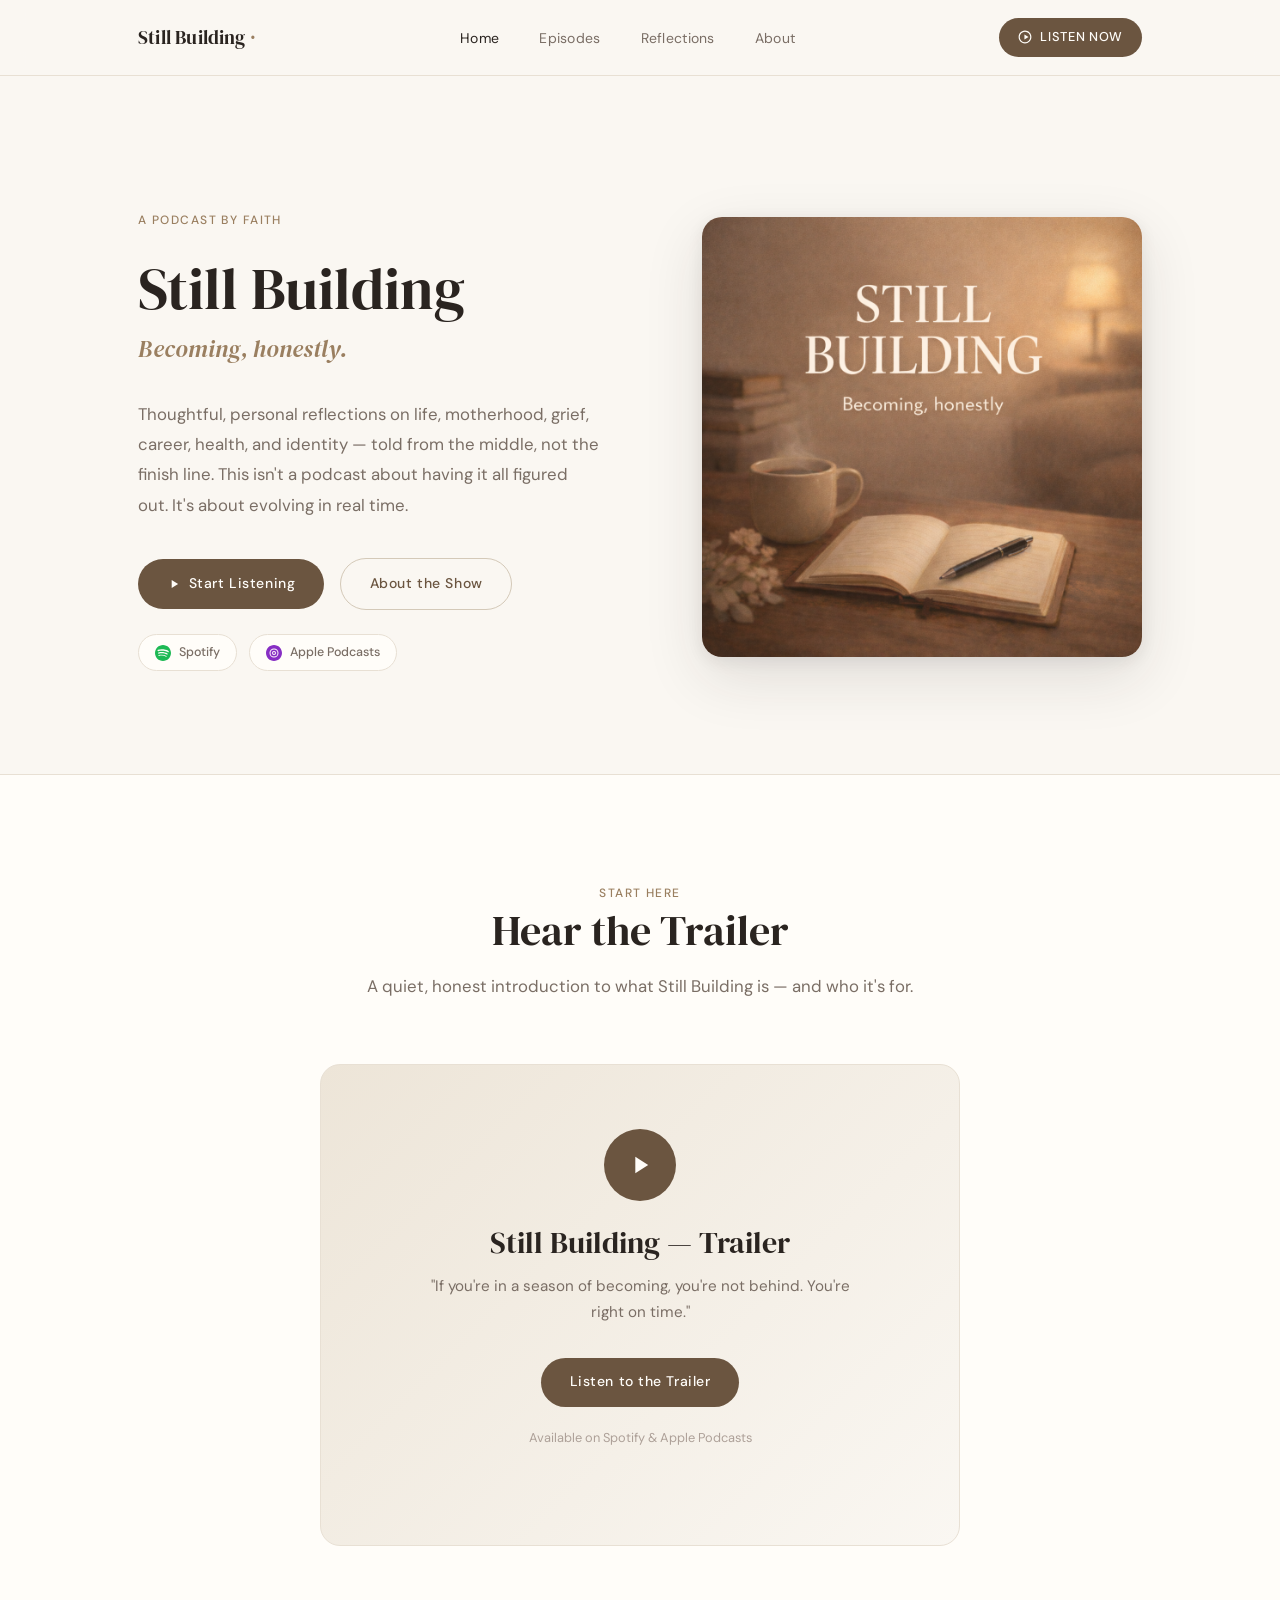
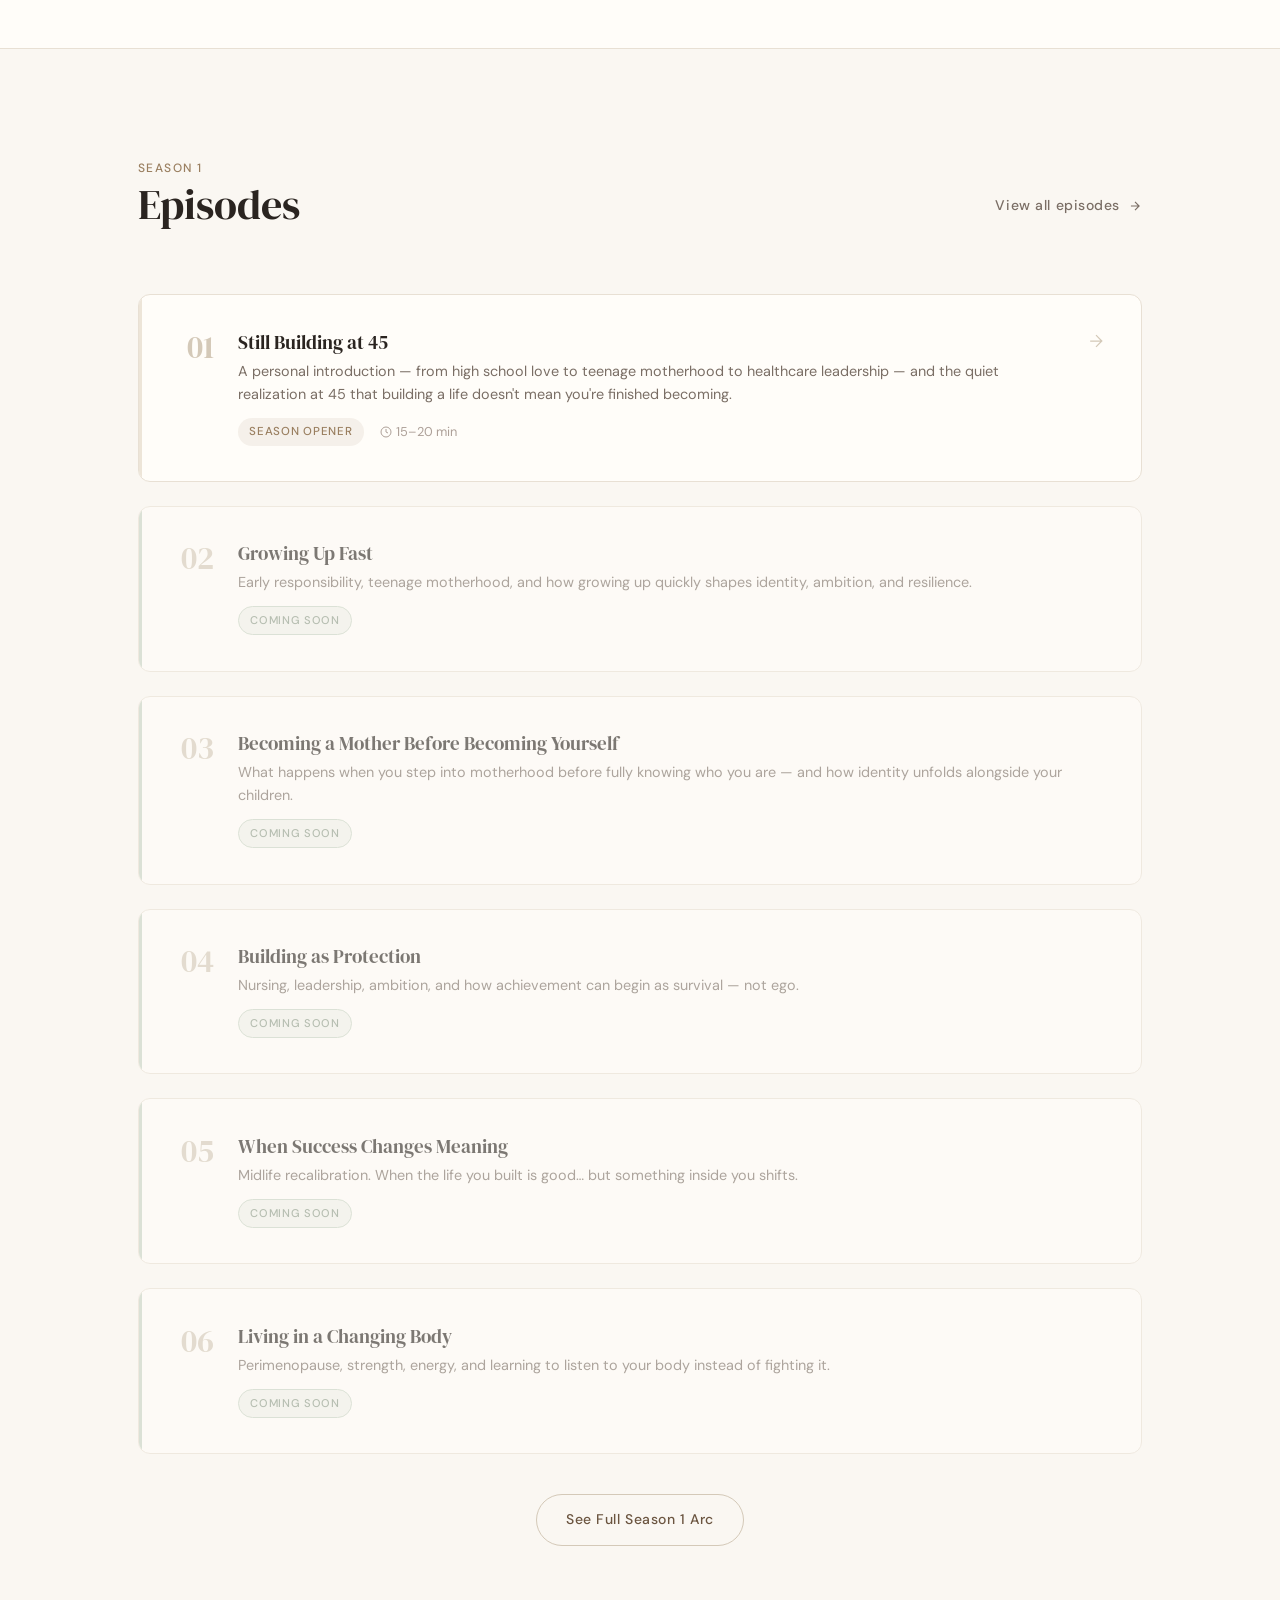
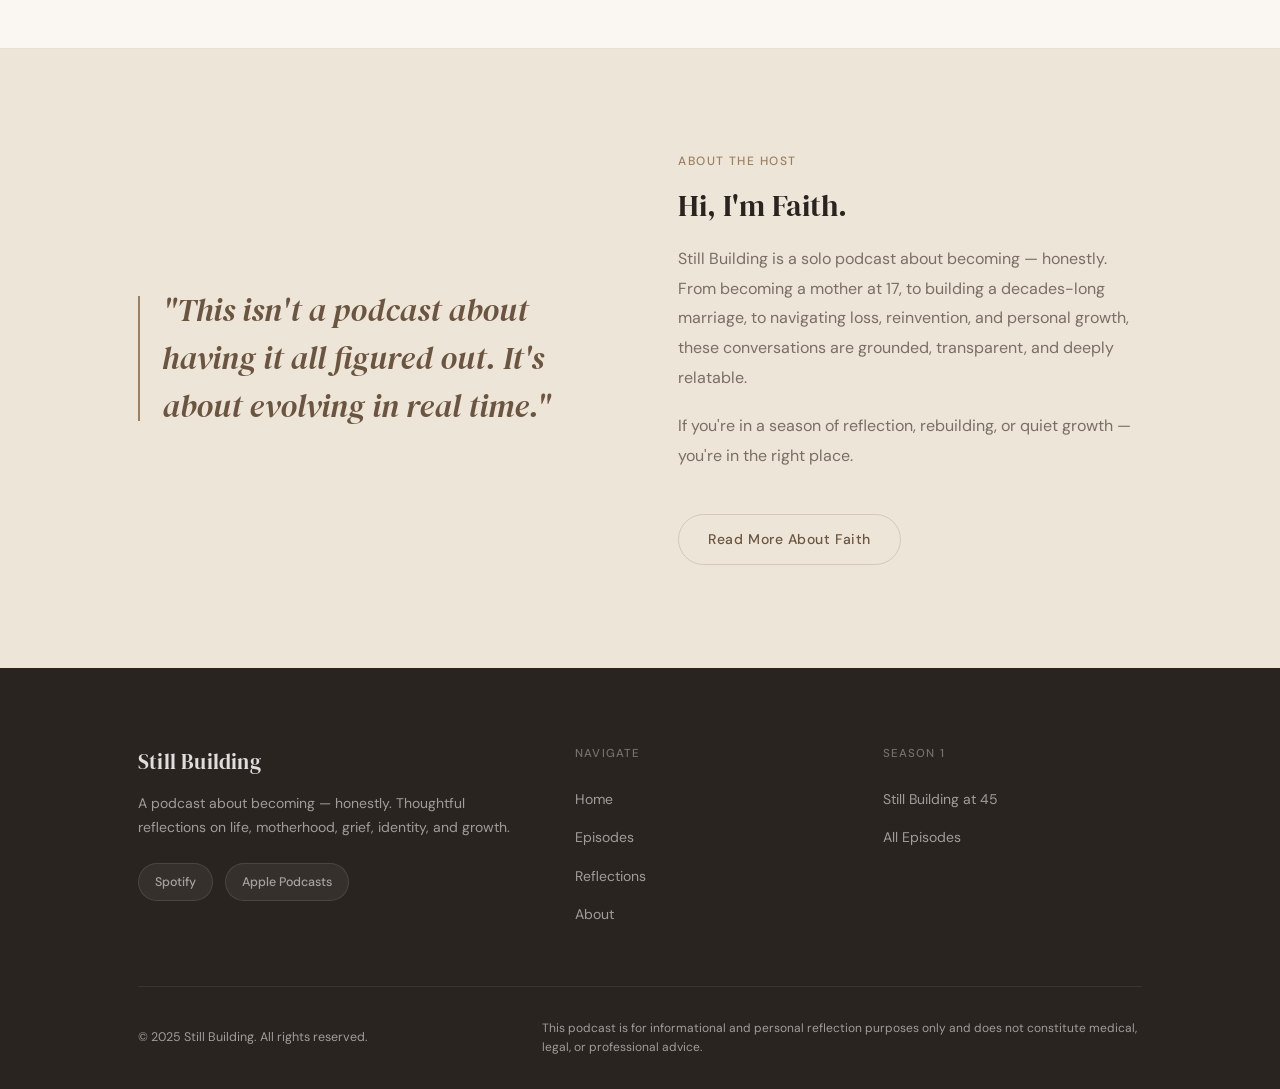
==== index.html @ 3ca3a24c "Update index.html" ====
<!DOCTYPE html>
<html lang="en">
<head>
  <meta charset="UTF-8" />
  <meta name="viewport" content="width=device-width, initial-scale=1.0" />
  <title>Still Building — A Podcast by Faith</title>
  <meta name="description" content="Still Building is a solo podcast about becoming — honestly. Thoughtful, personal reflections on life, motherhood, grief, career, health, and identity." />
  <link rel="stylesheet" href="css/style.css" />
</head>
<body>

  <!-- NAVIGATION -->
  <nav class="site-nav">
    <div class="nav-inner">
      <a href="index.html" class="nav-logo">Still Building <span>·</span></a>
      <ul class="nav-links">
        <li><a href="index.html" class="active">Home</a></li>
        <li><a href="episodes.html">Episodes</a></li>
        <li><a href="reflections.html">Reflections</a></li>
        <li><a href="about.html">About</a></li>
      </ul>
      <a href="https://open.spotify.com/show/6HsyCv3rTbfj4amgxv6zEE" class="nav-listen-btn" target="_blank" rel="noopener noreferrer">
        <svg width="14" height="14" viewBox="0 0 24 24" fill="currentColor"><path d="M12 3a9 9 0 100 18A9 9 0 0012 3zM1 12C1 5.925 5.925 1 12 1s11 4.925 11 11-4.925 11-11 11S1 18.075 1 12zm10-4.243l7.071 4.243-7.071 4.243V7.757z"/></svg>
        Listen Now
      </a>
      <button class="nav-toggle" aria-label="Menu">
        <span></span><span></span><span></span>
      </button>
    </div>
  </nav>

  <!-- HERO -->
  <section class="hero">
    <div class="container">
      <div class="hero-inner">

        <!-- Left: Text -->
        <div>
          <span class="eyebrow hero-tag">A podcast by Faith</span>
          <h1 class="hero-title">Still Building</h1>
          <p class="hero-tagline">Becoming, honestly.</p>
          <p class="hero-description">
            Thoughtful, personal reflections on life, motherhood, grief, career, health, and identity — told from the middle, not the finish line. This isn't a podcast about having it all figured out. It's about evolving in real time.
          </p>
          <div class="hero-actions">
            <a href="episodes/episode-1.html" class="btn btn-primary">
              <svg width="14" height="14" viewBox="0 0 24 24" fill="currentColor"><path d="M8 5v14l11-7z"/></svg>
              Start Listening
            </a>
            <a href="about.html" class="btn btn-outline">About the Show</a>
          </div>
          <div class="platform-links">
            <a href="https://open.spotify.com/show/6HsyCv3rTbfj4amgxv6zEE" class="platform-badge" target="_blank" rel="noopener noreferrer">
              <svg width="16" height="16" viewBox="0 0 24 24" fill="#1DB954"><path d="M12 0C5.4 0 0 5.4 0 12s5.4 12 12 12 12-5.4 12-12S18.66 0 12 0zm5.521 17.34c-.24.359-.66.48-1.021.24-2.82-1.74-6.36-2.101-10.561-1.141-.418.122-.779-.179-.899-.539-.12-.421.18-.78.54-.9 4.56-1.021 8.52-.6 11.64 1.32.42.18.479.659.301 1.02zm1.44-3.3c-.301.42-.841.6-1.262.3-3.239-1.98-8.159-2.58-11.939-1.38-.479.12-1.02-.12-1.14-.6-.12-.48.12-1.021.6-1.141C9.6 9.9 15 10.561 18.72 12.84c.361.181.54.78.241 1.2zm.12-3.36C15.24 8.4 8.82 8.16 5.16 9.301c-.6.179-1.2-.181-1.38-.721-.18-.601.18-1.2.72-1.381 4.26-1.26 11.28-1.02 15.721 1.621.539.3.719 1.02.419 1.56-.299.421-1.02.599-1.559.3z"/></svg>
              Spotify
            </a>
            <a href="https://podcasts.apple.com/podcast/idYOUR_APPLE_PODCAST_ID" class="platform-badge" target="_blank" rel="noopener noreferrer">
              <svg width="16" height="16" viewBox="0 0 24 24" fill="#872EC4"><path d="M12.004 0C5.374 0 0 5.374 0 12.004S5.374 24 12.004 24 24 18.626 24 12.004 18.626 0 12.004 0zM12 5.25a6.75 6.75 0 110 13.5A6.75 6.75 0 0112 5.25zm0 1.5a5.25 5.25 0 100 10.5A5.25 5.25 0 0012 6.75zm0 2.25a3 3 0 110 6 3 3 0 010-6zm0 1.5a1.5 1.5 0 100 3 1.5 1.5 0 000-3z"/></svg>
              Apple Podcasts
            </a>
          </div>
        </div>

        <!-- Right: Cover Art -->
        <div class="hero-cover">
          <img src="cover-art.png" alt="Still Building — Becoming, honestly. Podcast cover art" class="hero-cover-img" />
        </div>

      </div>
    </div>
  </section>

  <hr class="divider" />

  <!-- TRAILER SECTION -->
  <section class="trailer-section">
    <div class="container">
      <div class="section-header" style="text-align: center;">
        <span class="eyebrow">Start here</span>
        <h2>Hear the Trailer</h2>
        <p>A quiet, honest introduction to what Still Building is — and who it's for.</p>
      </div>

      <div class="trailer-card">
        <div class="trailer-icon">
          <svg width="28" height="28" viewBox="0 0 24 24" fill="var(--warm-white)"><path d="M8 5v14l11-7z"/></svg>
        </div>
        <h3>Still Building — Trailer</h3>
        <p>"If you're in a season of becoming, you're not behind. You're right on time."</p>
        <a href="#" class="btn btn-primary">Listen to the Trailer</a>
        <p style="font-size: 0.8rem; color: var(--text-light); margin-top: 1.25rem;">Available on Spotify &amp; Apple Podcasts</p>
      </div>
    </div>
  </section>

  <hr class="divider" />

  <!-- SEASON 1 EPISODES -->
  <section>
    <div class="container">
      <div class="section-header" style="display: flex; justify-content: space-between; align-items: flex-end; flex-wrap: wrap; gap: 1rem;">
        <div>
          <span class="eyebrow">Season 1</span>
          <h2>Episodes</h2>
        </div>
        <a href="episodes.html" class="btn btn-ghost">
          View all episodes
          <svg width="14" height="14" viewBox="0 0 24 24" fill="none" stroke="currentColor" stroke-width="2"><path d="M5 12h14M12 5l7 7-7 7"/></svg>
        </a>
      </div>

      <div class="episodes-grid">

        <!-- Episode 1 — Available -->
        <a href="episodes/episode-1.html" style="text-decoration:none; color:inherit;">
          <div class="episode-card">
            <div class="episode-number">01</div>
            <div class="episode-content">
              <h3>Still Building at 45</h3>
              <p>A personal introduction — from high school love to teenage motherhood to healthcare leadership — and the quiet realization at 45 that building a life doesn't mean you're finished becoming.</p>
              <div class="episode-meta">
                <span class="episode-tag">Season Opener</span>
                <span class="episode-duration">
                  <svg width="12" height="12" viewBox="0 0 24 24" fill="none" stroke="currentColor" stroke-width="2"><circle cx="12" cy="12" r="10"/><polyline points="12 6 12 12 16 14"/></svg>
                  15–20 min
                </span>
              </div>
            </div>
            <div class="episode-action">
              <svg width="20" height="20" viewBox="0 0 24 24" fill="none" stroke="var(--stone)" stroke-width="1.5"><path d="M5 12h14M12 5l7 7-7 7"/></svg>
            </div>
          </div>
        </a>

        <!-- Episode 2 -->
        <div class="episode-card coming-soon">
          <div class="episode-number">02</div>
          <div class="episode-content">
            <h3>Growing Up Fast</h3>
            <p>Early responsibility, teenage motherhood, and how growing up quickly shapes identity, ambition, and resilience.</p>
            <div class="episode-meta">
              <span class="badge-soon">Coming Soon</span>
            </div>
          </div>
          <div class="episode-action"></div>
        </div>

        <!-- Episode 3 -->
        <div class="episode-card coming-soon">
          <div class="episode-number">03</div>
          <div class="episode-content">
            <h3>Becoming a Mother Before Becoming Yourself</h3>
            <p>What happens when you step into motherhood before fully knowing who you are — and how identity unfolds alongside your children.</p>
            <div class="episode-meta">
              <span class="badge-soon">Coming Soon</span>
            </div>
          </div>
          <div class="episode-action"></div>
        </div>

        <!-- Episode 4 -->
        <div class="episode-card coming-soon">
          <div class="episode-number">04</div>
          <div class="episode-content">
            <h3>Building as Protection</h3>
            <p>Nursing, leadership, ambition, and how achievement can begin as survival — not ego.</p>
            <div class="episode-meta">
              <span class="badge-soon">Coming Soon</span>
            </div>
          </div>
          <div class="episode-action"></div>
        </div>

        <!-- Episode 5 -->
        <div class="episode-card coming-soon">
          <div class="episode-number">05</div>
          <div class="episode-content">
            <h3>When Success Changes Meaning</h3>
            <p>Midlife recalibration. When the life you built is good… but something inside you shifts.</p>
            <div class="episode-meta">
              <span class="badge-soon">Coming Soon</span>
            </div>
          </div>
          <div class="episode-action"></div>
        </div>

        <!-- Episode 6 -->
        <div class="episode-card coming-soon">
          <div class="episode-number">06</div>
          <div class="episode-content">
            <h3>Living in a Changing Body</h3>
            <p>Perimenopause, strength, energy, and learning to listen to your body instead of fighting it.</p>
            <div class="episode-meta">
              <span class="badge-soon">Coming Soon</span>
            </div>
          </div>
          <div class="episode-action"></div>
        </div>

      </div>

      <div style="text-align: center; margin-top: 2.5rem;">
        <a href="episodes.html" class="btn btn-outline">See Full Season 1 Arc</a>
      </div>
    </div>
  </section>

  <hr class="divider" />

  <!-- ABOUT SECTION -->
  <section class="about-section">
    <div class="container">
      <div class="about-inner">
        <div>
          <p class="about-quote">
            "This isn't a podcast about having it all figured out. It's about evolving in real time."
          </p>
        </div>
        <div>
          <span class="eyebrow" style="display:block; margin-bottom: 1rem;">About the host</span>
          <h3 style="margin-bottom: 1.25rem;">Hi, I'm Faith.</h3>
          <p class="about-body">
            Still Building is a solo podcast about becoming — honestly. From becoming a mother at 17, to building a decades-long marriage, to navigating loss, reinvention, and personal growth, these conversations are grounded, transparent, and deeply relatable.
          </p>
          <p class="about-body" style="margin-top: 1rem;">
            If you're in a season of reflection, rebuilding, or quiet growth — you're in the right place.
          </p>
          <a href="about.html" class="btn btn-outline" style="margin-top: 1.5rem;">Read More About Faith</a>
        </div>
      </div>
    </div>
  </section>

  <!-- FOOTER -->
  <footer class="site-footer">
    <div class="container">
      <div class="footer-inner">
        <div class="footer-brand">
          <a href="index.html" class="nav-logo">Still Building</a>
          <p>A podcast about becoming — honestly. Thoughtful reflections on life, motherhood, grief, identity, and growth.</p>
          <div class="platform-links">
            <a href="https://open.spotify.com/show/6HsyCv3rTbfj4amgxv6zEE" class="platform-badge" style="background: rgba(255,255,255,0.06); border-color: rgba(255,255,255,0.1); color: rgba(255,255,255,0.55);" target="_blank" rel="noopener noreferrer">Spotify</a>
            <a href="https://podcasts.apple.com/podcast/idYOUR_APPLE_PODCAST_ID" class="platform-badge" style="background: rgba(255,255,255,0.06); border-color: rgba(255,255,255,0.1); color: rgba(255,255,255,0.55);" target="_blank" rel="noopener noreferrer">Apple Podcasts</a>
          </div>
        </div>
        <div class="footer-col">
          <h5>Navigate</h5>
          <ul>
            <li><a href="index.html">Home</a></li>
            <li><a href="episodes.html">Episodes</a></li>
            <li><a href="reflections.html">Reflections</a></li>
            <li><a href="about.html">About</a></li>
          </ul>
        </div>
        <div class="footer-col">
          <h5>Season 1</h5>
          <ul>
            <li><a href="episodes/episode-1.html">Still Building at 45</a></li>
            <li><a href="episodes.html">All Episodes</a></li>
          </ul>
        </div>
      </div>
      <div class="footer-bottom">
        <span>&copy; 2025 Still Building. All rights reserved.</span>
        <p class="footer-legal">This podcast is for informational and personal reflection purposes only and does not constitute medical, legal, or professional advice.</p>
      </div>
    </div>
  </footer>

</body>
</html>
---- css/style.css ----
/* ===========================
   STILL BUILDING â€” Style Guide
   Warm Â· Minimal Â· Reflective
   =========================== */

@import url('https://fonts.googleapis.com/css2?family=DM+Serif+Display:ital@0;1&family=DM+Sans:ital,opsz,wght@0,9..40,300;0,9..40,400;0,9..40,500;1,9..40,300;1,9..40,400&display=swap');

/* === RESET & BASE === */
*, *::before, *::after {
  box-sizing: border-box;
  margin: 0;
  padding: 0;
}

:root {
  --cream:        #FAF7F2;
  --warm-white:   #FFFDF9;
  --sand:         #EDE5D8;
  --stone:        #D4C9B8;
  --brown:        #9A7F60;
  --brown-dark:   #6B5540;
  --text:         #2A2420;
  --text-muted:   #7A6E65;
  --text-light:   #ADA098;
  --sage:         #8A9986;
  --sage-light:   #C8D4C4;
  --border:       #E8E0D4;

  --font-serif:   'DM Serif Display', Georgia, serif;
  --font-sans:    'DM Sans', system-ui, -apple-system, sans-serif;

  --radius-sm:    6px;
  --radius-md:    12px;
  --radius-lg:    20px;

  --max-width:    1100px;
  --content-width: 740px;
}

html {
  scroll-behavior: smooth;
  -webkit-font-smoothing: antialiased;
}

body {
  background-color: var(--cream);
  color: var(--text);
  font-family: var(--font-sans);
  font-size: 17px;
  line-height: 1.7;
  min-height: 100vh;
}

img {
  max-width: 100%;
  height: auto;
  display: block;
}

a {
  color: var(--brown-dark);
  text-decoration: none;
  transition: color 0.2s ease, opacity 0.2s ease;
}

a:hover {
  color: var(--brown);
}

/* === TYPOGRAPHY === */
h1, h2, h3, h4 {
  font-family: var(--font-serif);
  font-weight: 400;
  line-height: 1.2;
  color: var(--text);
}

h1 { font-size: clamp(2.2rem, 5vw, 3.6rem); }
h2 { font-size: clamp(1.7rem, 4vw, 2.6rem); }
h3 { font-size: clamp(1.3rem, 3vw, 1.9rem); }
h4 { font-size: 1.15rem; }

p { margin-bottom: 1.2rem; }
p:last-child { margin-bottom: 0; }

.eyebrow {
  font-family: var(--font-sans);
  font-size: 0.75rem;
  font-weight: 500;
  letter-spacing: 0.12em;
  text-transform: uppercase;
  color: var(--brown);
}

/* === LAYOUT === */
.container {
  max-width: var(--max-width);
  margin: 0 auto;
  padding: 0 clamp(1.25rem, 5vw, 3rem);
}

.content-narrow {
  max-width: var(--content-width);
  margin: 0 auto;
}

section {
  padding: clamp(4rem, 8vw, 8rem) 0;
}

/* === NAVIGATION === */
.site-nav {
  position: sticky;
  top: 0;
  z-index: 100;
  background-color: rgba(250, 247, 242, 0.92);
  backdrop-filter: blur(12px);
  -webkit-backdrop-filter: blur(12px);
  border-bottom: 1px solid var(--border);
}

.nav-inner {
  display: flex;
  align-items: center;
  justify-content: space-between;
  padding: 1.1rem clamp(1.25rem, 5vw, 3rem);
  max-width: var(--max-width);
  margin: 0 auto;
}

.nav-logo {
  font-family: var(--font-serif);
  font-size: 1.2rem;
  color: var(--text);
  letter-spacing: 0.01em;
}

.nav-logo span {
  color: var(--brown);
}

.nav-links {
  display: flex;
  gap: 2.5rem;
  list-style: none;
}

.nav-links a {
  font-size: 0.875rem;
  font-weight: 400;
  color: var(--text-muted);
  letter-spacing: 0.02em;
  transition: color 0.2s;
}

.nav-links a:hover,
.nav-links a.active {
  color: var(--text);
}

.nav-listen-btn {
  display: flex;
  align-items: center;
  gap: 0.5rem;
  font-size: 0.8rem;
  font-weight: 500;
  letter-spacing: 0.05em;
  text-transform: uppercase;
  color: var(--warm-white) !important;
  background: var(--brown-dark);
  padding: 0.55rem 1.2rem;
  border-radius: 50px;
  transition: background 0.2s ease, transform 0.15s ease !important;
}

.nav-listen-btn:hover {
  background: var(--brown) !important;
  transform: translateY(-1px);
}

/* Hamburger */
.nav-toggle {
  display: none;
  flex-direction: column;
  gap: 5px;
  cursor: pointer;
  padding: 4px;
  background: none;
  border: none;
}

.nav-toggle span {
  display: block;
  width: 24px;
  height: 1.5px;
  background: var(--text);
  border-radius: 2px;
  transition: all 0.3s;
}

/* === HERO === */
.hero {
  padding: clamp(5rem, 10vw, 10rem) 0 clamp(4rem, 8vw, 8rem);
  overflow: hidden;
}

.hero-inner {
  display: grid;
  grid-template-columns: 1fr 1fr;
  gap: clamp(3rem, 6vw, 6rem);
  align-items: center;
}

.hero-tag {
  display: inline-block;
  margin-bottom: 1.5rem;
}

.hero-title {
  margin-bottom: 0.4rem;
}

.hero-tagline {
  font-family: var(--font-serif);
  font-style: italic;
  font-size: clamp(1.1rem, 2.5vw, 1.5rem);
  color: var(--brown);
  margin-bottom: 1.8rem;
}

.hero-description {
  font-size: 1.05rem;
  color: var(--text-muted);
  line-height: 1.8;
  margin-bottom: 2.4rem;
}

.hero-actions {
  display: flex;
  flex-wrap: wrap;
  gap: 1rem;
  align-items: center;
}

.hero-cover {
  position: relative;
}

.hero-cover-img {
  border-radius: var(--radius-lg);
  width: 100%;
  max-width: 440px;
  margin-left: auto;
  box-shadow:
    0 4px 16px rgba(42, 36, 32, 0.08),
    0 20px 60px rgba(42, 36, 32, 0.12);
}

.hero-cover-placeholder {
  width: 100%;
  max-width: 440px;
  aspect-ratio: 1;
  background: linear-gradient(135deg, var(--sand) 0%, var(--stone) 100%);
  border-radius: var(--radius-lg);
  margin-left: auto;
  display: flex;
  flex-direction: column;
  align-items: center;
  justify-content: center;
  text-align: center;
  padding: 2rem;
  box-shadow:
    0 4px 16px rgba(42, 36, 32, 0.08),
    0 20px 60px rgba(42, 36, 32, 0.12);
}

.cover-placeholder-title {
  font-family: var(--font-serif);
  font-size: 2rem;
  color: var(--brown-dark);
  margin-bottom: 0.4rem;
}

.cover-placeholder-sub {
  font-family: var(--font-serif);
  font-style: italic;
  color: var(--brown);
  font-size: 1rem;
}

/* === BUTTONS === */
.btn {
  display: inline-flex;
  align-items: center;
  gap: 0.5rem;
  font-family: var(--font-sans);
  font-size: 0.875rem;
  font-weight: 500;
  letter-spacing: 0.04em;
  padding: 0.8rem 1.8rem;
  border-radius: 50px;
  cursor: pointer;
  transition: all 0.2s ease;
  border: none;
  text-decoration: none;
}

.btn-primary {
  background: var(--brown-dark);
  color: var(--warm-white);
}

.btn-primary:hover {
  background: var(--brown);
  color: var(--warm-white);
  transform: translateY(-2px);
  box-shadow: 0 6px 20px rgba(107, 85, 64, 0.25);
}

.btn-outline {
  background: transparent;
  color: var(--brown-dark);
  border: 1.5px solid var(--stone);
}

.btn-outline:hover {
  border-color: var(--brown);
  color: var(--brown);
  transform: translateY(-2px);
}

.btn-ghost {
  background: transparent;
  color: var(--text-muted);
  padding-left: 0;
  padding-right: 0;
}

.btn-ghost:hover {
  color: var(--text);
}

/* === LISTEN PLATFORMS === */
.platform-links {
  display: flex;
  flex-wrap: wrap;
  gap: 0.75rem;
  margin-top: 1.5rem;
}

.platform-badge {
  display: inline-flex;
  align-items: center;
  gap: 0.5rem;
  font-size: 0.78rem;
  font-weight: 500;
  color: var(--text-muted);
  background: var(--warm-white);
  border: 1px solid var(--border);
  border-radius: 50px;
  padding: 0.45rem 1rem;
  transition: all 0.2s;
}

.platform-badge:hover {
  border-color: var(--brown);
  color: var(--brown-dark);
  transform: translateY(-1px);
}

.platform-badge svg {
  flex-shrink: 0;
}

/* === DIVIDER === */
.divider {
  height: 1px;
  background: var(--border);
  border: none;
}

/* === SECTION HEADER === */
.section-header {
  margin-bottom: clamp(2.5rem, 5vw, 4rem);
}

.section-header .eyebrow {
  margin-bottom: 0.75rem;
}

.section-header p {
  color: var(--text-muted);
  font-size: 1.05rem;
  margin-top: 1rem;
}

/* === EPISODES === */
.episodes-grid {
  display: grid;
  gap: 1.5rem;
}

.episode-card {
  background: var(--warm-white);
  border: 1px solid var(--border);
  border-radius: var(--radius-md);
  padding: clamp(1.5rem, 3vw, 2.2rem);
  display: grid;
  grid-template-columns: auto 1fr auto;
  gap: 1.5rem;
  align-items: start;
  transition: all 0.2s ease;
  position: relative;
  overflow: hidden;
}

.episode-card::before {
  content: '';
  position: absolute;
  left: 0;
  top: 0;
  bottom: 0;
  width: 3px;
  background: var(--sand);
  transition: background 0.2s;
}

.episode-card:hover {
  border-color: var(--stone);
  transform: translateY(-2px);
  box-shadow: 0 8px 30px rgba(42, 36, 32, 0.07);
}

.episode-card:hover::before {
  background: var(--brown);
}

.episode-number {
  font-family: var(--font-serif);
  font-size: 2rem;
  color: var(--stone);
  line-height: 1;
  min-width: 2.5rem;
  text-align: right;
}

.episode-content h3 {
  font-size: 1.2rem;
  margin-bottom: 0.4rem;
}

.episode-content p {
  font-size: 0.9rem;
  color: var(--text-muted);
  margin: 0;
  line-height: 1.6;
}

.episode-meta {
  display: flex;
  gap: 1rem;
  margin-top: 0.75rem;
  flex-wrap: wrap;
}

.episode-tag {
  font-size: 0.72rem;
  font-weight: 500;
  letter-spacing: 0.06em;
  text-transform: uppercase;
  color: var(--brown);
  background: rgba(154, 127, 96, 0.1);
  padding: 0.25rem 0.7rem;
  border-radius: 50px;
}

.episode-duration {
  font-size: 0.8rem;
  color: var(--text-light);
  display: flex;
  align-items: center;
  gap: 0.3rem;
}

.episode-action {
  display: flex;
  align-items: center;
  flex-shrink: 0;
}

.episode-card.coming-soon {
  opacity: 0.6;
}

.episode-card.coming-soon::before {
  background: var(--sage-light);
}

.badge-soon {
  font-size: 0.7rem;
  font-weight: 500;
  letter-spacing: 0.06em;
  text-transform: uppercase;
  color: var(--sage);
  background: rgba(138, 153, 134, 0.12);
  padding: 0.25rem 0.7rem;
  border-radius: 50px;
  border: 1px solid var(--sage-light);
}

/* === REFLECTIONS (BLOG) === */
.reflections-list {
  display: grid;
  gap: 1.5rem;
}

.reflection-card {
  background: var(--warm-white);
  border: 1px solid var(--border);
  border-radius: var(--radius-md);
  transition: border-color 0.2s ease, box-shadow 0.2s ease, transform 0.2s ease;
}

.reflection-card:hover {
  border-color: var(--stone);
  box-shadow: 0 8px 30px rgba(42, 36, 32, 0.07);
  transform: translateY(-2px);
}

.reflection-card-link {
  display: grid;
  grid-template-columns: 1fr auto;
  gap: 1rem 1.5rem;
  align-items: start;
  padding: 1.75rem 2rem;
  text-decoration: none;
  color: inherit;
}

.reflection-card-title {
  font-size: clamp(1.25rem, 2.5vw, 1.6rem);
  margin: 0.25rem 0 0.5rem;
  grid-column: 1 / -1;
}

.reflection-card-excerpt {
  color: var(--text-muted);
  font-size: 1rem;
  line-height: 1.65;
  margin: 0;
  grid-column: 1;
}

.reflection-card-meta {
  font-size: 0.85rem;
  color: var(--text-light);
  display: flex;
  flex-wrap: wrap;
  align-items: center;
  gap: 0.5rem;
  grid-column: 1;
}

.reflection-card-meta a {
  color: var(--brown-dark);
}

.reflection-card-meta a:hover {
  color: var(--brown);
}

.reflection-card-arrow {
  align-self: center;
  grid-row: 1 / 4;
  grid-column: 2;
}

.reflection-post-header {
  padding: clamp(4rem, 8vw, 7rem) 0 clamp(2.5rem, 5vw, 4rem);
  border-bottom: 1px solid var(--border);
}

.reflection-post-meta {
  font-size: 0.95rem;
  color: var(--text-muted);
}

.reflection-post-meta a {
  color: var(--brown-dark);
}

.reflection-post-body {
  padding: clamp(3rem, 6vw, 5rem) 0;
}

.reflection-prose {
  font-size: 1.05rem;
  line-height: 1.8;
}

.reflection-prose p {
  margin-bottom: 1.5rem;
}

.reflection-prose p:last-child {
  margin-bottom: 0;
}

@media (max-width: 640px) {
  .reflection-card-link {
    grid-template-columns: 1fr;
    padding: 1.5rem 1.25rem;
  }

  .reflection-card-arrow {
    grid-row: auto;
    grid-column: 1;
    justify-self: start;
    margin-top: 0.5rem;
  }
}

/* === ABOUT / QUOTE === */
.about-section {
  background: var(--sand);
}

.about-inner {
  display: grid;
  grid-template-columns: 1fr 1fr;
  gap: clamp(3rem, 6vw, 6rem);
  align-items: center;
}

.about-quote {
  font-family: var(--font-serif);
  font-style: italic;
  font-size: clamp(1.4rem, 3vw, 2rem);
  color: var(--brown-dark);
  line-height: 1.5;
  position: relative;
  padding-left: 1.5rem;
}

.about-quote::before {
  content: '';
  position: absolute;
  left: 0;
  top: 0.3em;
  bottom: 0.3em;
  width: 2px;
  background: var(--brown);
}

.about-body {
  font-size: 1rem;
  color: var(--text-muted);
  line-height: 1.85;
}

/* === TRAILER SECTION === */
.trailer-section {
  background: var(--warm-white);
}

.trailer-card {
  background: linear-gradient(135deg, var(--sand) 0%, var(--cream) 100%);
  border: 1px solid var(--border);
  border-radius: var(--radius-lg);
  padding: clamp(2rem, 5vw, 4rem);
  text-align: center;
  max-width: 640px;
  margin: 0 auto;
}

.trailer-icon {
  width: 72px;
  height: 72px;
  background: var(--brown-dark);
  border-radius: 50%;
  display: flex;
  align-items: center;
  justify-content: center;
  margin: 0 auto 1.5rem;
  transition: transform 0.2s;
}

.trailer-icon:hover {
  transform: scale(1.05);
}

.trailer-card h3 {
  margin-bottom: 0.75rem;
}

.trailer-card p {
  color: var(--text-muted);
  font-size: 0.95rem;
  max-width: 420px;
  margin: 0 auto 2rem;
}

/* === SHOW NOTES PAGE === */
.show-notes-hero {
  padding: clamp(4rem, 8vw, 7rem) 0 clamp(2rem, 4vw, 4rem);
  border-bottom: 1px solid var(--border);
}

.episode-number-large {
  font-family: var(--font-serif);
  font-size: 1rem;
  color: var(--brown);
  margin-bottom: 1rem;
}

.show-notes-body {
  padding: clamp(3rem, 6vw, 6rem) 0;
}

.notes-prose {
  font-size: 1.05rem;
  color: var(--text);
  line-height: 1.9;
}

.notes-prose h4 {
  font-family: var(--font-serif);
  font-size: 1.3rem;
  margin: 2.5rem 0 0.75rem;
  color: var(--brown-dark);
}

.notes-prose ul {
  list-style: none;
  padding: 0;
  margin-bottom: 1.5rem;
}

.notes-prose ul li {
  position: relative;
  padding-left: 1.4rem;
  margin-bottom: 0.5rem;
  color: var(--text-muted);
  font-size: 0.97rem;
}

.notes-prose ul li::before {
  content: 'â€”';
  position: absolute;
  left: 0;
  color: var(--stone);
}

.script-block {
  background: var(--sand);
  border-left: 3px solid var(--brown);
  border-radius: 0 var(--radius-sm) var(--radius-sm) 0;
  padding: 1.5rem 2rem;
  margin: 2rem 0;
  font-size: 1rem;
  color: var(--text);
  line-height: 2;
}

.script-block em {
  color: var(--text-light);
  font-style: normal;
  font-size: 0.85rem;
}

.legal-note {
  margin-top: 3rem;
  padding: 1.25rem 1.5rem;
  background: var(--warm-white);
  border: 1px solid var(--border);
  border-radius: var(--radius-sm);
  font-size: 0.8rem;
  color: var(--text-light);
  line-height: 1.6;
}

/* === ABOUT PAGE === */
.about-page-hero {
  padding: clamp(5rem, 10vw, 9rem) 0 clamp(3rem, 6vw, 6rem);
}

.about-page-grid {
  display: grid;
  grid-template-columns: 1fr 2fr;
  gap: clamp(3rem, 6vw, 6rem);
  align-items: start;
}

.host-photo-placeholder {
  aspect-ratio: 4/5;
  background: linear-gradient(160deg, var(--sand) 0%, var(--stone) 100%);
  border-radius: var(--radius-lg);
  display: flex;
  flex-direction: column;
  align-items: stretch;
  padding: 0;
  overflow: hidden;
}

.host-photo-placeholder img {
  width: 100%;
  height: 100%;
  object-fit: cover;
  border-radius: var(--radius-lg);
  flex: 1 1 auto;
  min-height: 0;
}

.host-photo-placeholder .host-photo-caption {
  padding: 1rem 0 0;
}

.host-photo-caption {
  font-family: var(--font-serif);
  font-style: italic;
  font-size: 1.1rem;
  color: var(--brown-dark);
}

.about-page-content .eyebrow {
  margin-bottom: 1rem;
}

.about-page-content h1 {
  margin-bottom: 2rem;
}

.about-page-content .about-text {
  font-size: 1.05rem;
  line-height: 1.9;
  color: var(--text-muted);
}

.about-page-content .about-text p + p {
  margin-top: 1.2rem;
}

/* === FOOTER === */
.site-footer {
  background: var(--text);
  color: rgba(255, 255, 255, 0.55);
  padding: clamp(3rem, 6vw, 5rem) 0 2rem;
}

.footer-inner {
  display: grid;
  grid-template-columns: 1.5fr 1fr 1fr;
  gap: 3rem;
  padding-bottom: 3rem;
  border-bottom: 1px solid rgba(255,255,255,0.08);
}

.footer-brand .nav-logo {
  color: rgba(255, 255, 255, 0.85);
  display: block;
  margin-bottom: 0.75rem;
  font-size: 1.3rem;
}

.footer-brand p {
  font-size: 0.875rem;
  line-height: 1.7;
  margin-bottom: 1.5rem;
}

.footer-col h5 {
  font-family: var(--font-sans);
  font-size: 0.72rem;
  font-weight: 500;
  letter-spacing: 0.1em;
  text-transform: uppercase;
  color: rgba(255,255,255,0.35);
  margin-bottom: 1.25rem;
}

.footer-col ul {
  list-style: none;
}

.footer-col ul li {
  margin-bottom: 0.6rem;
}

.footer-col ul li a {
  font-size: 0.875rem;
  color: rgba(255, 255, 255, 0.55);
  transition: color 0.2s;
}

.footer-col ul li a:hover {
  color: rgba(255, 255, 255, 0.9);
}

.footer-bottom {
  display: flex;
  justify-content: space-between;
  align-items: center;
  padding-top: 2rem;
  font-size: 0.78rem;
  flex-wrap: wrap;
  gap: 0.75rem;
}

.footer-legal {
  font-size: 0.75rem;
  line-height: 1.6;
  max-width: 600px;
}

/* === MOBILE === */
@media (max-width: 768px) {
  .nav-links,
  .nav-listen-btn {
    display: none;
  }

  .nav-toggle {
    display: flex;
  }

  .hero-inner,
  .about-inner,
  .about-page-grid,
  .footer-inner {
    grid-template-columns: 1fr;
  }

  .hero-cover {
    order: -1;
  }

  .hero-cover-img,
  .hero-cover-placeholder {
    max-width: 320px;
    margin: 0 auto;
  }

  .episode-card {
    grid-template-columns: auto 1fr;
  }

  .episode-action {
    display: none;
  }

  .about-page-grid {
    gap: 2rem;
  }

  .host-photo-placeholder {
    max-width: 280px;
  }

  .footer-inner {
    grid-template-columns: 1fr;
    gap: 2rem;
  }
}

@media (max-width: 480px) {
  .hero-actions {
    flex-direction: column;
    align-items: flex-start;
  }

  .episode-card {
    grid-template-columns: 1fr;
  }

  .episode-number {
    text-align: left;
    font-size: 1.2rem;
  }
}
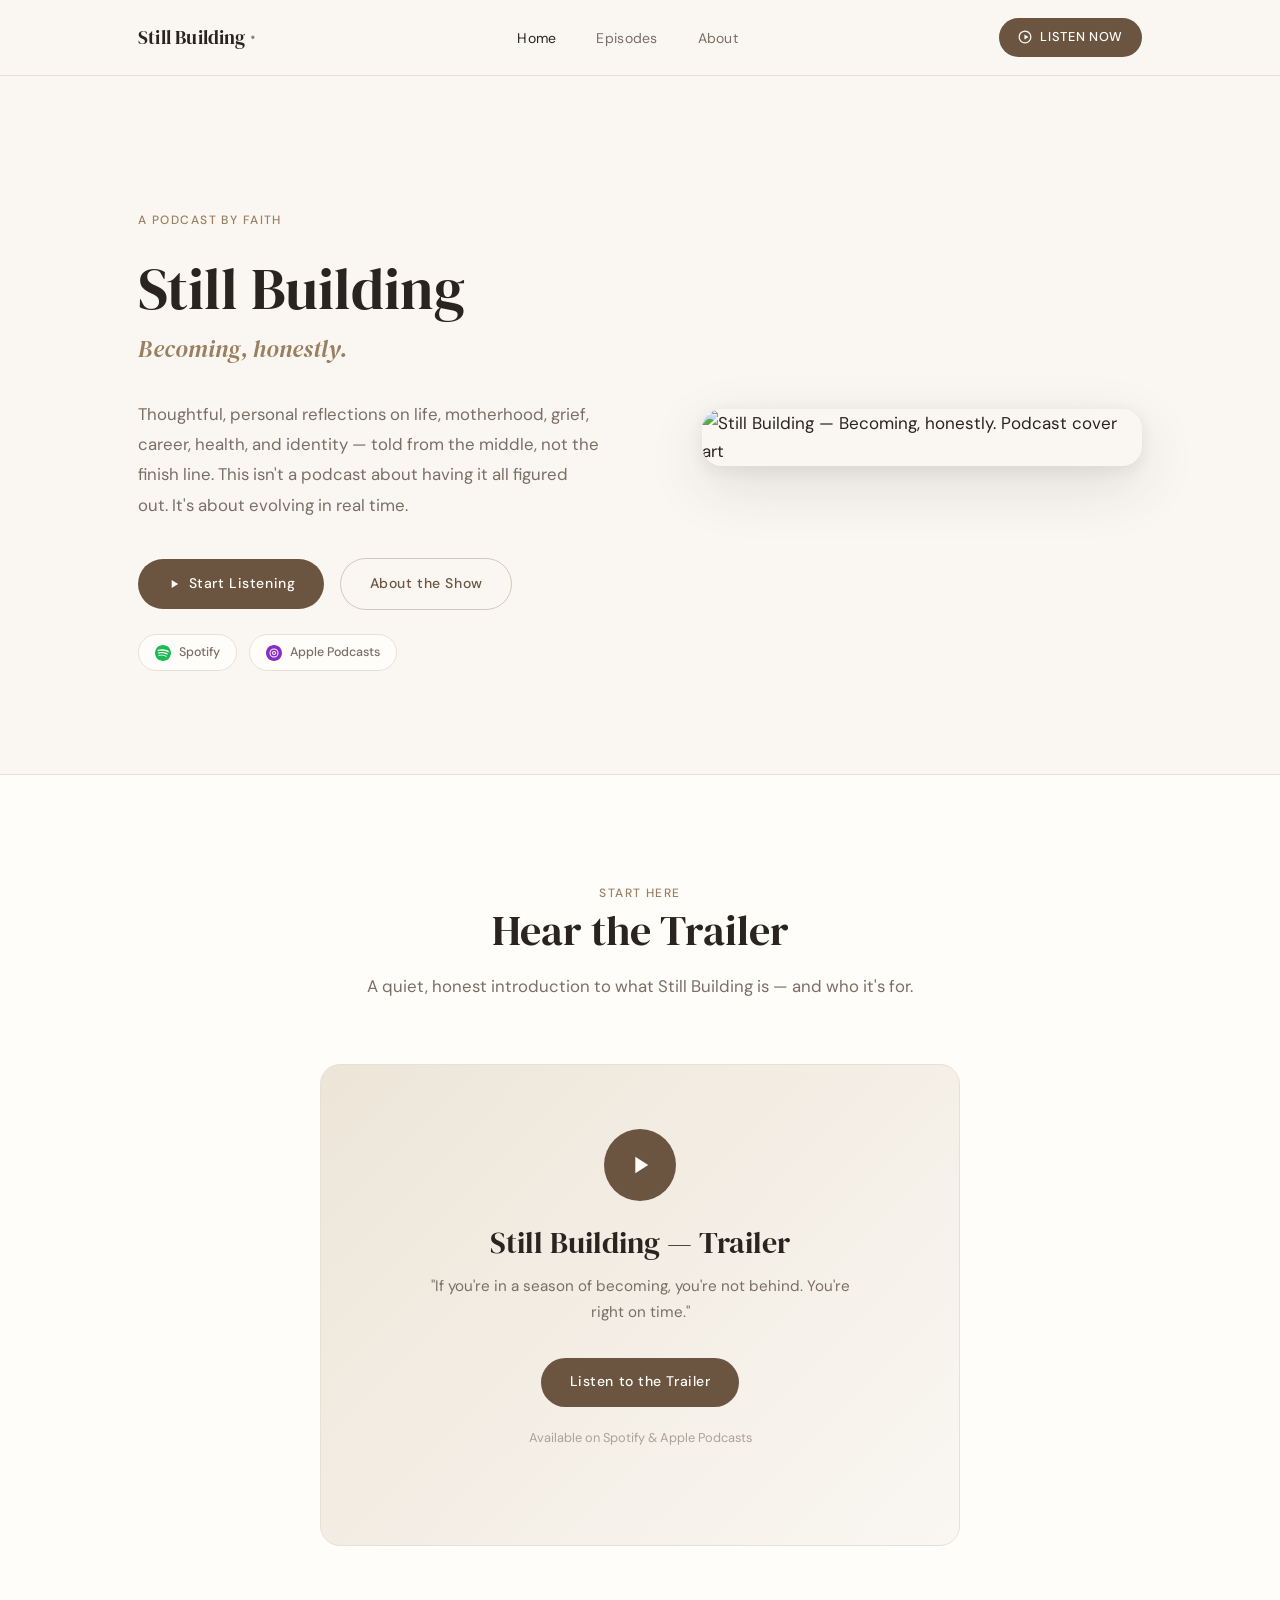
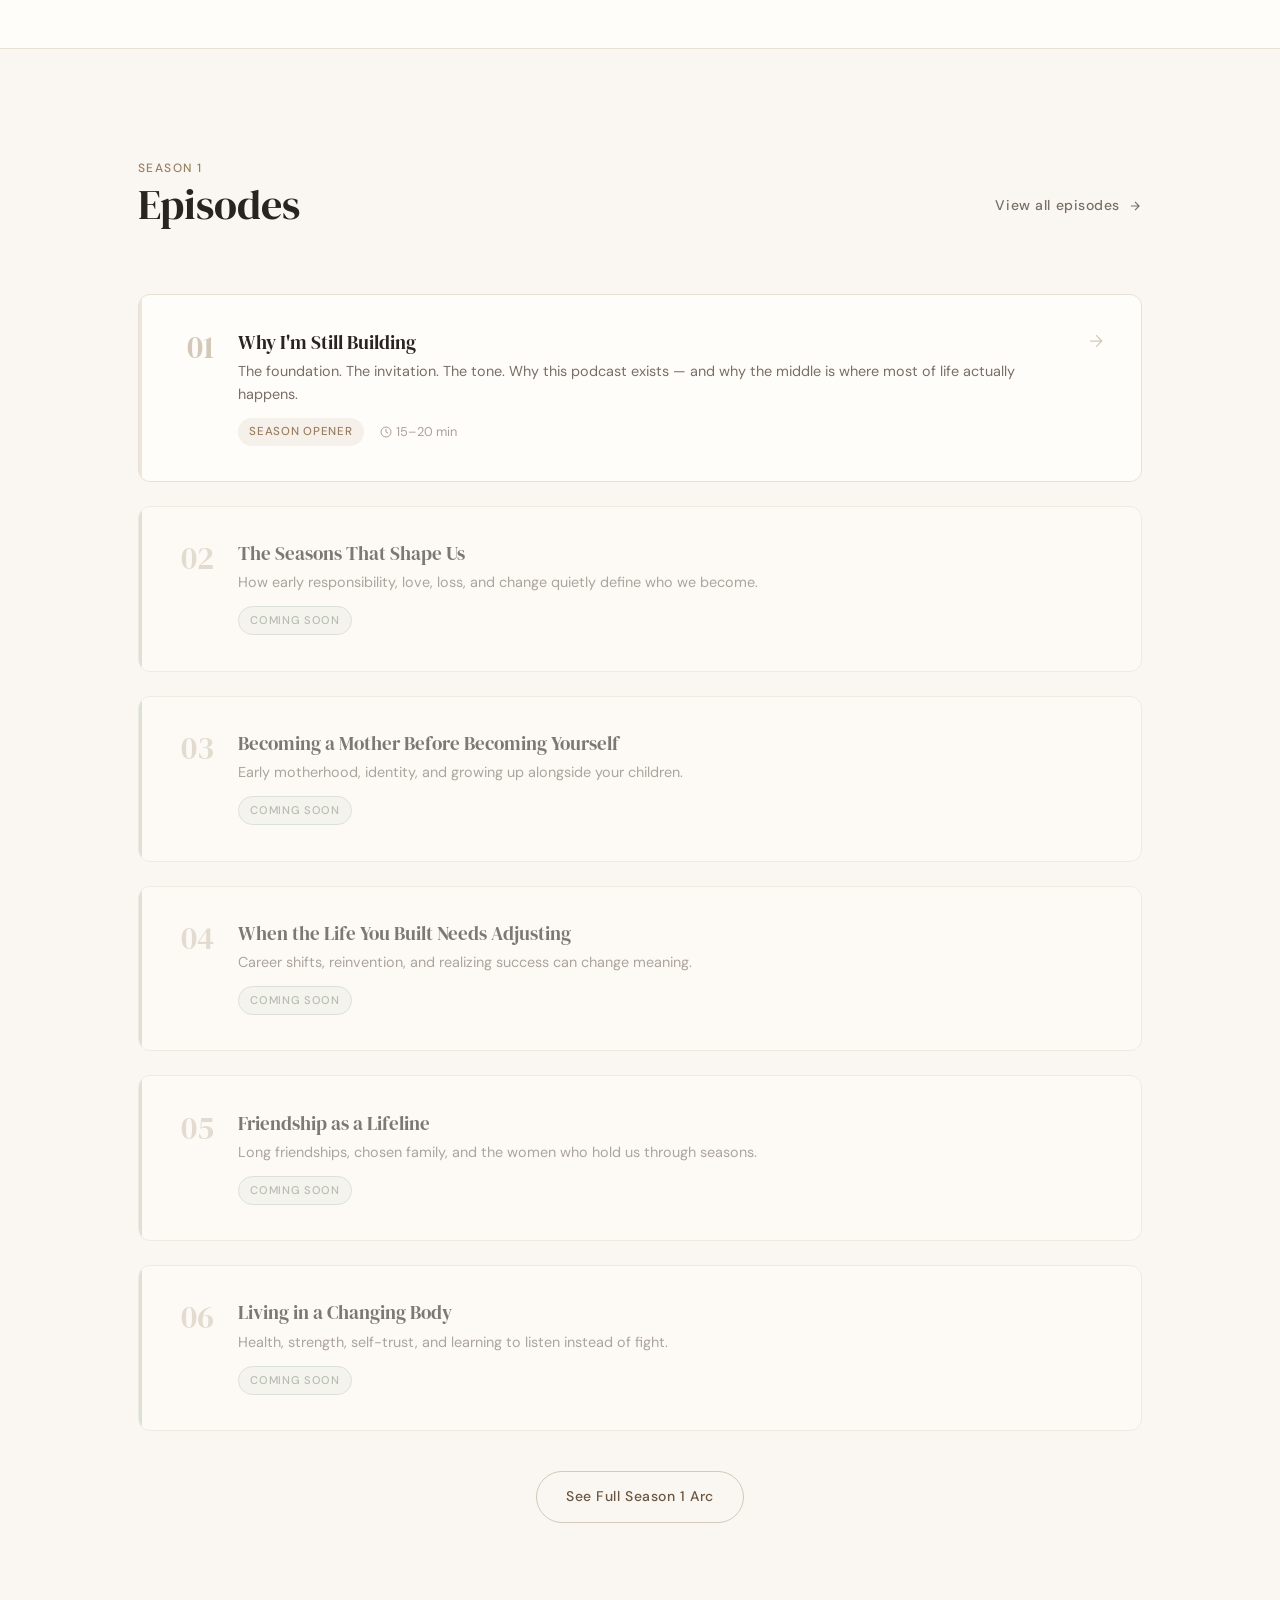
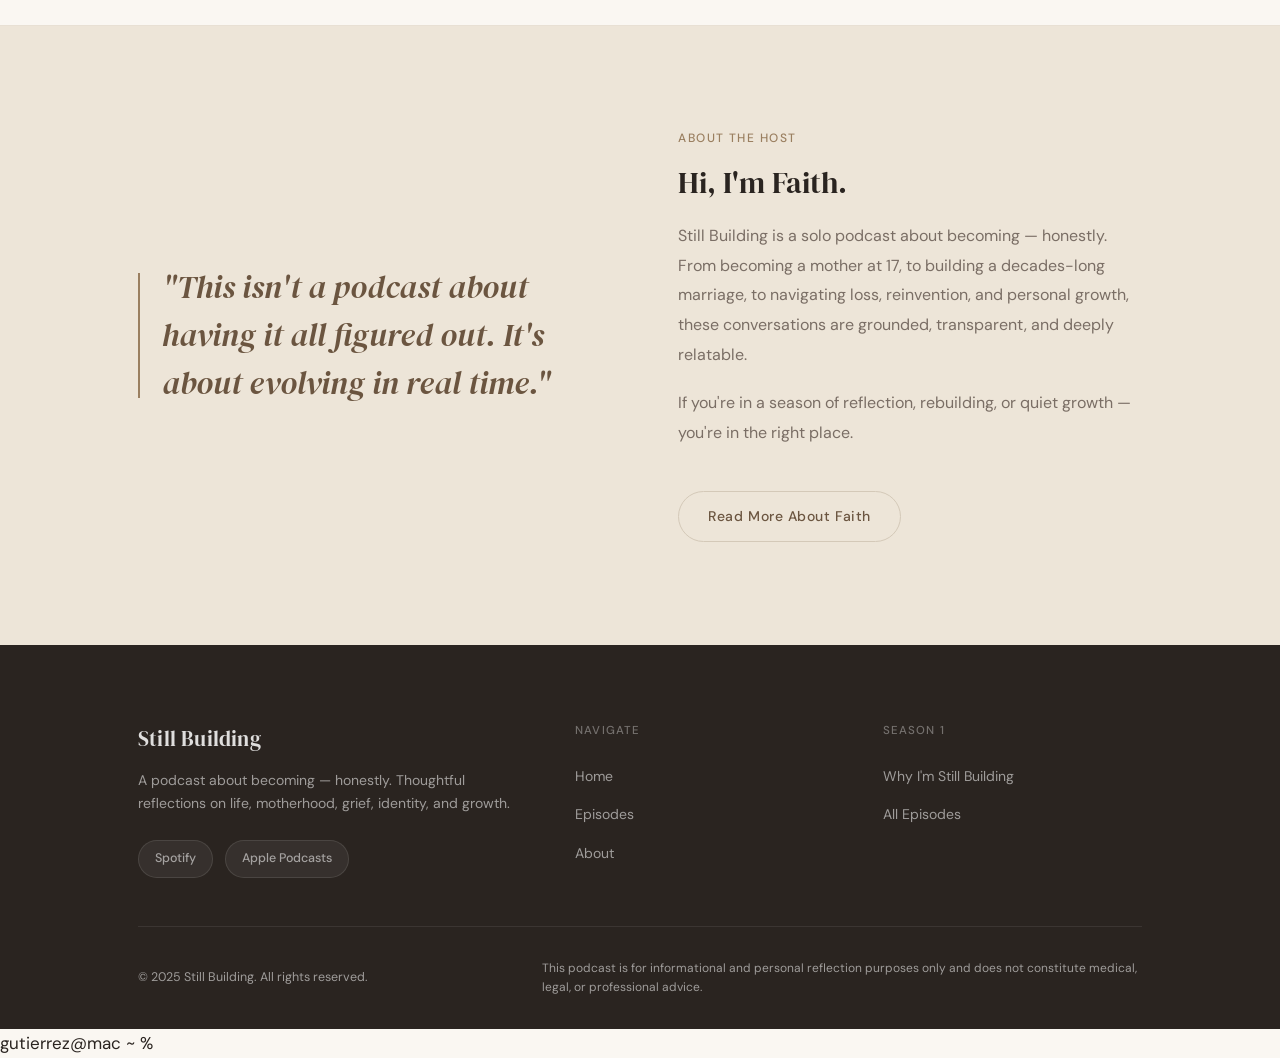
==== commit 0cd0d017: "Update index.html" ====
--- a/index.html
+++ b/index.html
@@ -1,3 +1,4 @@
+
 <!DOCTYPE html>
 <html lang="en">
 <head>
@@ -16,10 +17,9 @@
       <ul class="nav-links">
         <li><a href="index.html" class="active">Home</a></li>
         <li><a href="episodes.html">Episodes</a></li>
-        <li><a href="reflections.html">Reflections</a></li>
         <li><a href="about.html">About</a></li>
       </ul>
-      <a href="https://open.spotify.com/show/6HsyCv3rTbfj4amgxv6zEE" class="nav-listen-btn" target="_blank" rel="noopener noreferrer">
+      <a href="#" class="nav-listen-btn">
         <svg width="14" height="14" viewBox="0 0 24 24" fill="currentColor"><path d="M12 3a9 9 0 100 18A9 9 0 0012 3zM1 12C1 5.925 5.925 1 12 1s11 4.925 11 11-4.925 11-11 11S1 18.075 1 12zm10-4.243l7.071 4.243-7.071 4.243V7.757z"/></svg>
         Listen Now
       </a>
@@ -50,11 +50,11 @@
             <a href="about.html" class="btn btn-outline">About the Show</a>
           </div>
           <div class="platform-links">
-            <a href="https://open.spotify.com/show/6HsyCv3rTbfj4amgxv6zEE" class="platform-badge" target="_blank" rel="noopener noreferrer">
+            <a href="#" class="platform-badge">
               <svg width="16" height="16" viewBox="0 0 24 24" fill="#1DB954"><path d="M12 0C5.4 0 0 5.4 0 12s5.4 12 12 12 12-5.4 12-12S18.66 0 12 0zm5.521 17.34c-.24.359-.66.48-1.021.24-2.82-1.74-6.36-2.101-10.561-1.141-.418.122-.779-.179-.899-.539-.12-.421.18-.78.54-.9 4.56-1.021 8.52-.6 11.64 1.32.42.18.479.659.301 1.02zm1.44-3.3c-.301.42-.841.6-1.262.3-3.239-1.98-8.159-2.58-11.939-1.38-.479.12-1.02-.12-1.14-.6-.12-.48.12-1.021.6-1.141C9.6 9.9 15 10.561 18.72 12.84c.361.181.54.78.241 1.2zm.12-3.36C15.24 8.4 8.82 8.16 5.16 9.301c-.6.179-1.2-.181-1.38-.721-.18-.601.18-1.2.72-1.381 4.26-1.26 11.28-1.02 15.721 1.621.539.3.719 1.02.419 1.56-.299.421-1.02.599-1.559.3z"/></svg>
               Spotify
             </a>
-            <a href="https://podcasts.apple.com/podcast/idYOUR_APPLE_PODCAST_ID" class="platform-badge" target="_blank" rel="noopener noreferrer">
+            <a href="#" class="platform-badge">
               <svg width="16" height="16" viewBox="0 0 24 24" fill="#872EC4"><path d="M12.004 0C5.374 0 0 5.374 0 12.004S5.374 24 12.004 24 24 18.626 24 12.004 18.626 0 12.004 0zM12 5.25a6.75 6.75 0 110 13.5A6.75 6.75 0 0112 5.25zm0 1.5a5.25 5.25 0 100 10.5A5.25 5.25 0 0012 6.75zm0 2.25a3 3 0 110 6 3 3 0 010-6zm0 1.5a1.5 1.5 0 100 3 1.5 1.5 0 000-3z"/></svg>
               Apple Podcasts
             </a>
@@ -63,7 +63,7 @@
 
         <!-- Right: Cover Art -->
         <div class="hero-cover">
-          <img src="cover-art.png" alt="Still Building — Becoming, honestly. Podcast cover art" class="hero-cover-img" />
+          <img src="assets/cover-art.png" alt="Still Building — Becoming, honestly. Podcast cover art" class="hero-cover-img" />
         </div>
 
       </div>
@@ -116,8 +116,8 @@
           <div class="episode-card">
             <div class="episode-number">01</div>
             <div class="episode-content">
-              <h3>Still Building at 45</h3>
-              <p>A personal introduction — from high school love to teenage motherhood to healthcare leadership — and the quiet realization at 45 that building a life doesn't mean you're finished becoming.</p>
+              <h3>Why I'm Still Building</h3>
+              <p>The foundation. The invitation. The tone. Why this podcast exists — and why the middle is where most of life actually happens.</p>
               <div class="episode-meta">
                 <span class="episode-tag">Season Opener</span>
                 <span class="episode-duration">
@@ -136,8 +136,8 @@
         <div class="episode-card coming-soon">
           <div class="episode-number">02</div>
           <div class="episode-content">
-            <h3>Growing Up Fast</h3>
-            <p>Early responsibility, teenage motherhood, and how growing up quickly shapes identity, ambition, and resilience.</p>
+            <h3>The Seasons That Shape Us</h3>
+            <p>How early responsibility, love, loss, and change quietly define who we become.</p>
             <div class="episode-meta">
               <span class="badge-soon">Coming Soon</span>
             </div>
@@ -150,7 +150,7 @@
           <div class="episode-number">03</div>
           <div class="episode-content">
             <h3>Becoming a Mother Before Becoming Yourself</h3>
-            <p>What happens when you step into motherhood before fully knowing who you are — and how identity unfolds alongside your children.</p>
+            <p>Early motherhood, identity, and growing up alongside your children.</p>
             <div class="episode-meta">
               <span class="badge-soon">Coming Soon</span>
             </div>
@@ -162,8 +162,8 @@
         <div class="episode-card coming-soon">
           <div class="episode-number">04</div>
           <div class="episode-content">
-            <h3>Building as Protection</h3>
-            <p>Nursing, leadership, ambition, and how achievement can begin as survival — not ego.</p>
+            <h3>When the Life You Built Needs Adjusting</h3>
+            <p>Career shifts, reinvention, and realizing success can change meaning.</p>
             <div class="episode-meta">
               <span class="badge-soon">Coming Soon</span>
             </div>
@@ -175,8 +175,8 @@
         <div class="episode-card coming-soon">
           <div class="episode-number">05</div>
           <div class="episode-content">
-            <h3>When Success Changes Meaning</h3>
-            <p>Midlife recalibration. When the life you built is good… but something inside you shifts.</p>
+            <h3>Friendship as a Lifeline</h3>
+            <p>Long friendships, chosen family, and the women who hold us through seasons.</p>
             <div class="episode-meta">
               <span class="badge-soon">Coming Soon</span>
             </div>
@@ -189,7 +189,7 @@
           <div class="episode-number">06</div>
           <div class="episode-content">
             <h3>Living in a Changing Body</h3>
-            <p>Perimenopause, strength, energy, and learning to listen to your body instead of fighting it.</p>
+            <p>Health, strength, self-trust, and learning to listen instead of fight.</p>
             <div class="episode-meta">
               <span class="badge-soon">Coming Soon</span>
             </div>
@@ -239,8 +239,8 @@
           <a href="index.html" class="nav-logo">Still Building</a>
           <p>A podcast about becoming — honestly. Thoughtful reflections on life, motherhood, grief, identity, and growth.</p>
           <div class="platform-links">
-            <a href="https://open.spotify.com/show/6HsyCv3rTbfj4amgxv6zEE" class="platform-badge" style="background: rgba(255,255,255,0.06); border-color: rgba(255,255,255,0.1); color: rgba(255,255,255,0.55);" target="_blank" rel="noopener noreferrer">Spotify</a>
-            <a href="https://podcasts.apple.com/podcast/idYOUR_APPLE_PODCAST_ID" class="platform-badge" style="background: rgba(255,255,255,0.06); border-color: rgba(255,255,255,0.1); color: rgba(255,255,255,0.55);" target="_blank" rel="noopener noreferrer">Apple Podcasts</a>
+            <a href="#" class="platform-badge" style="background: rgba(255,255,255,0.06); border-color: rgba(255,255,255,0.1); color: rgba(255,255,255,0.55);">Spotify</a>
+            <a href="#" class="platform-badge" style="background: rgba(255,255,255,0.06); border-color: rgba(255,255,255,0.1); color: rgba(255,255,255,0.55);">Apple Podcasts</a>
           </div>
         </div>
         <div class="footer-col">
@@ -248,14 +248,13 @@
           <ul>
             <li><a href="index.html">Home</a></li>
             <li><a href="episodes.html">Episodes</a></li>
-            <li><a href="reflections.html">Reflections</a></li>
             <li><a href="about.html">About</a></li>
           </ul>
         </div>
         <div class="footer-col">
           <h5>Season 1</h5>
           <ul>
-            <li><a href="episodes/episode-1.html">Still Building at 45</a></li>
+            <li><a href="episodes/episode-1.html">Why I'm Still Building</a></li>
             <li><a href="episodes.html">All Episodes</a></li>
           </ul>
         </div>
@@ -269,3 +268,4 @@
 
 </body>
 </html>
+gutierrez@mac ~ % 
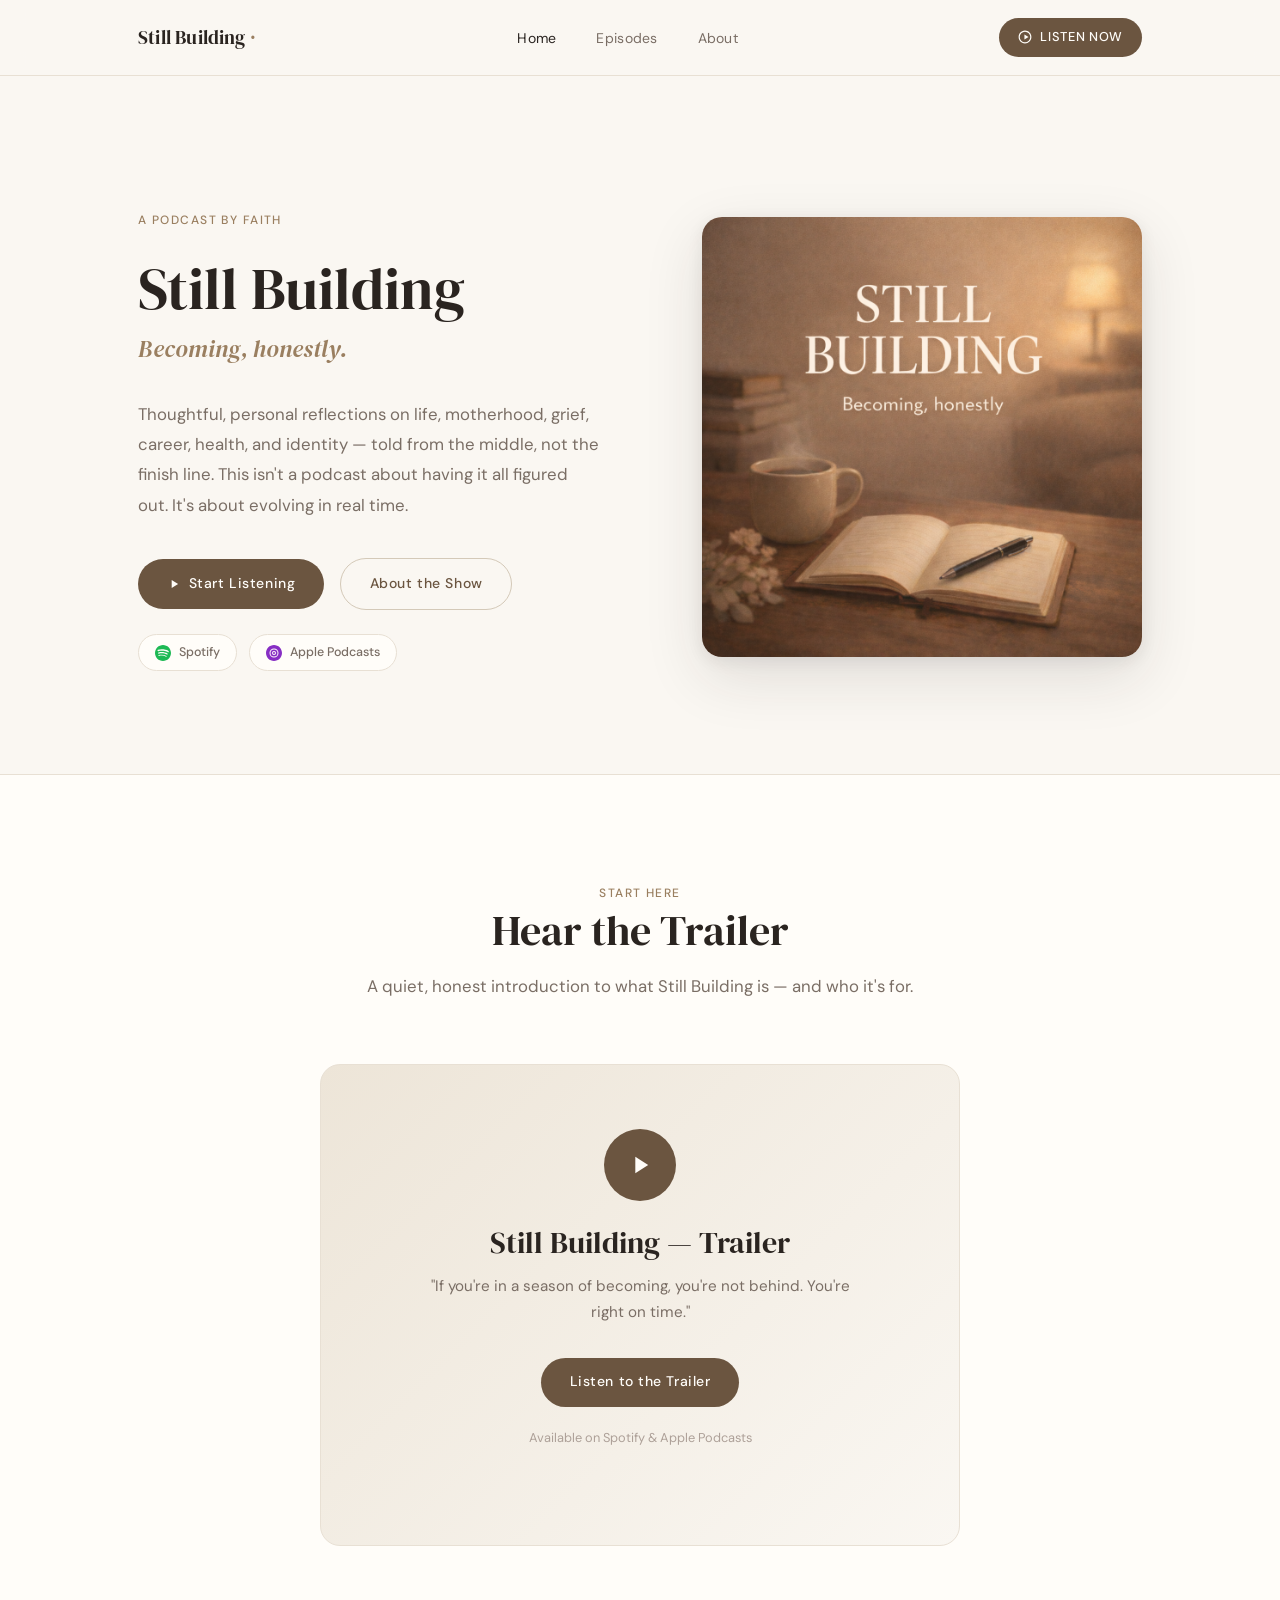
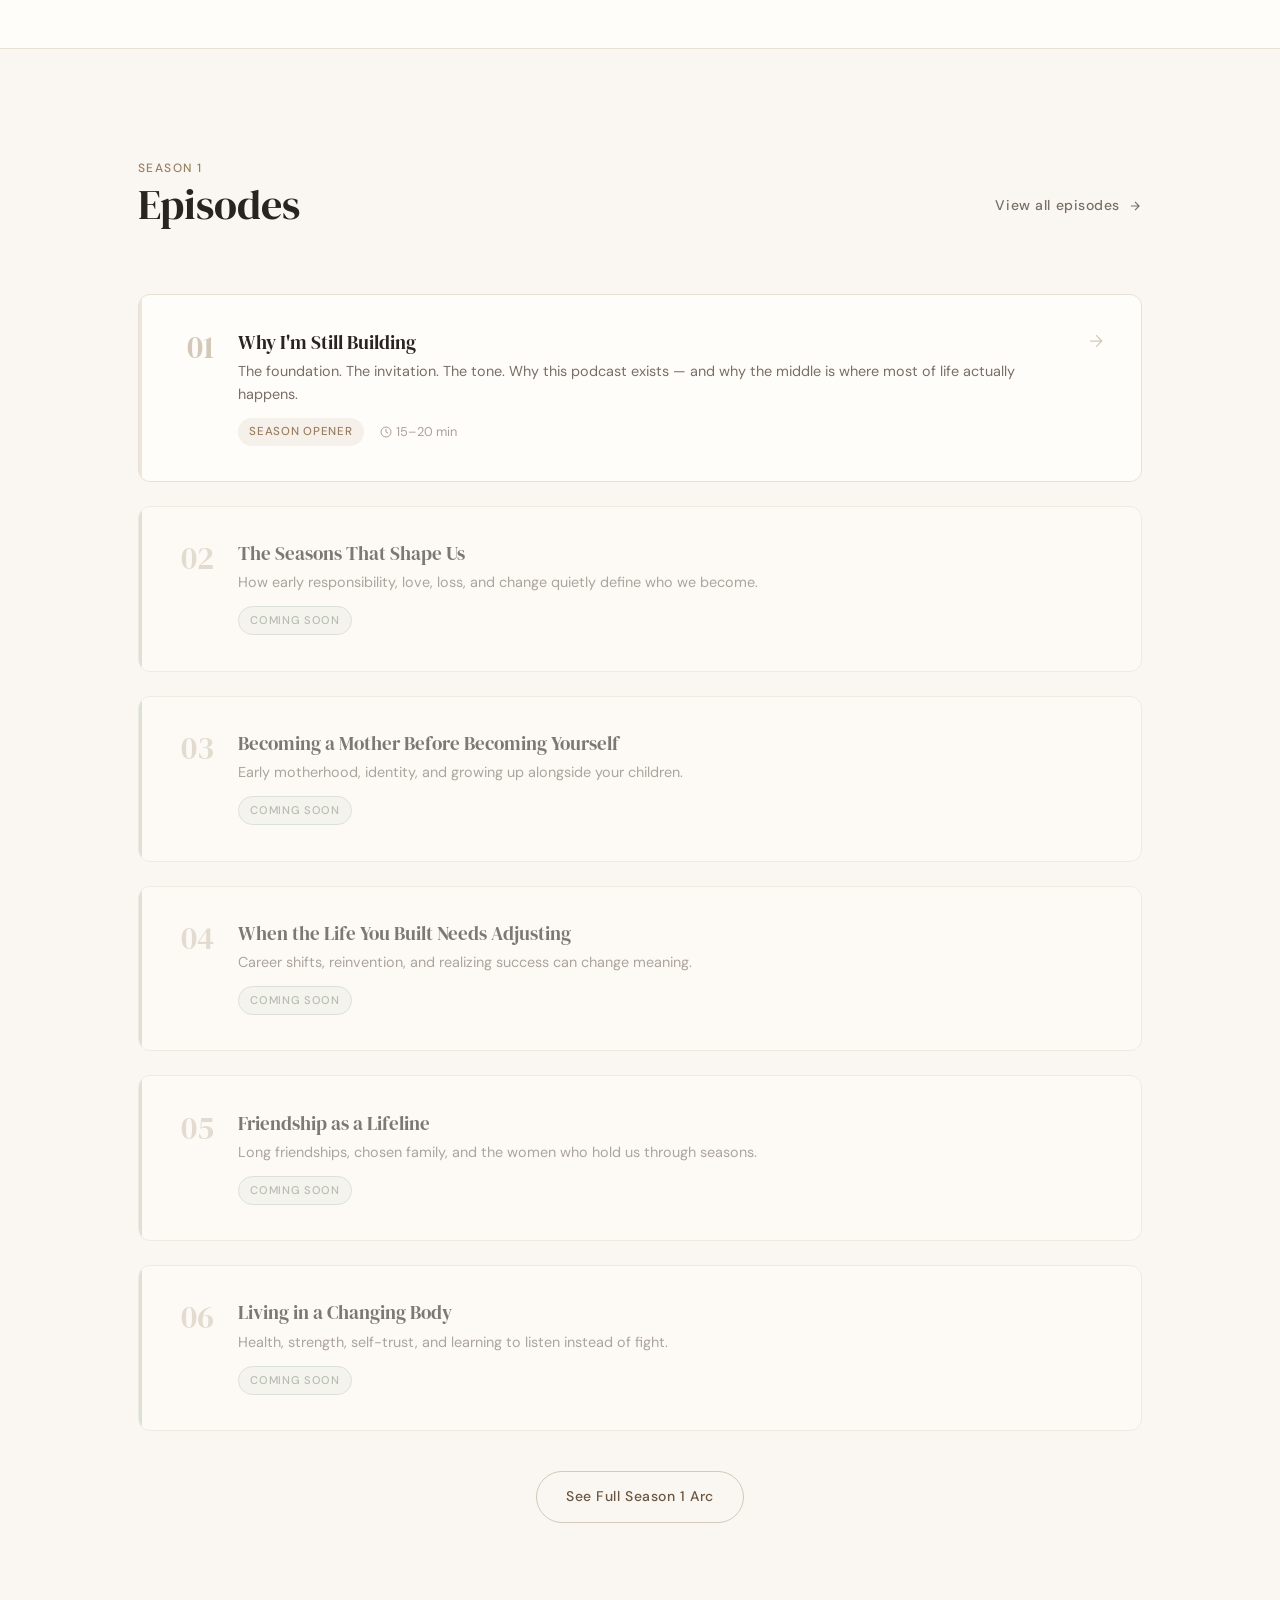
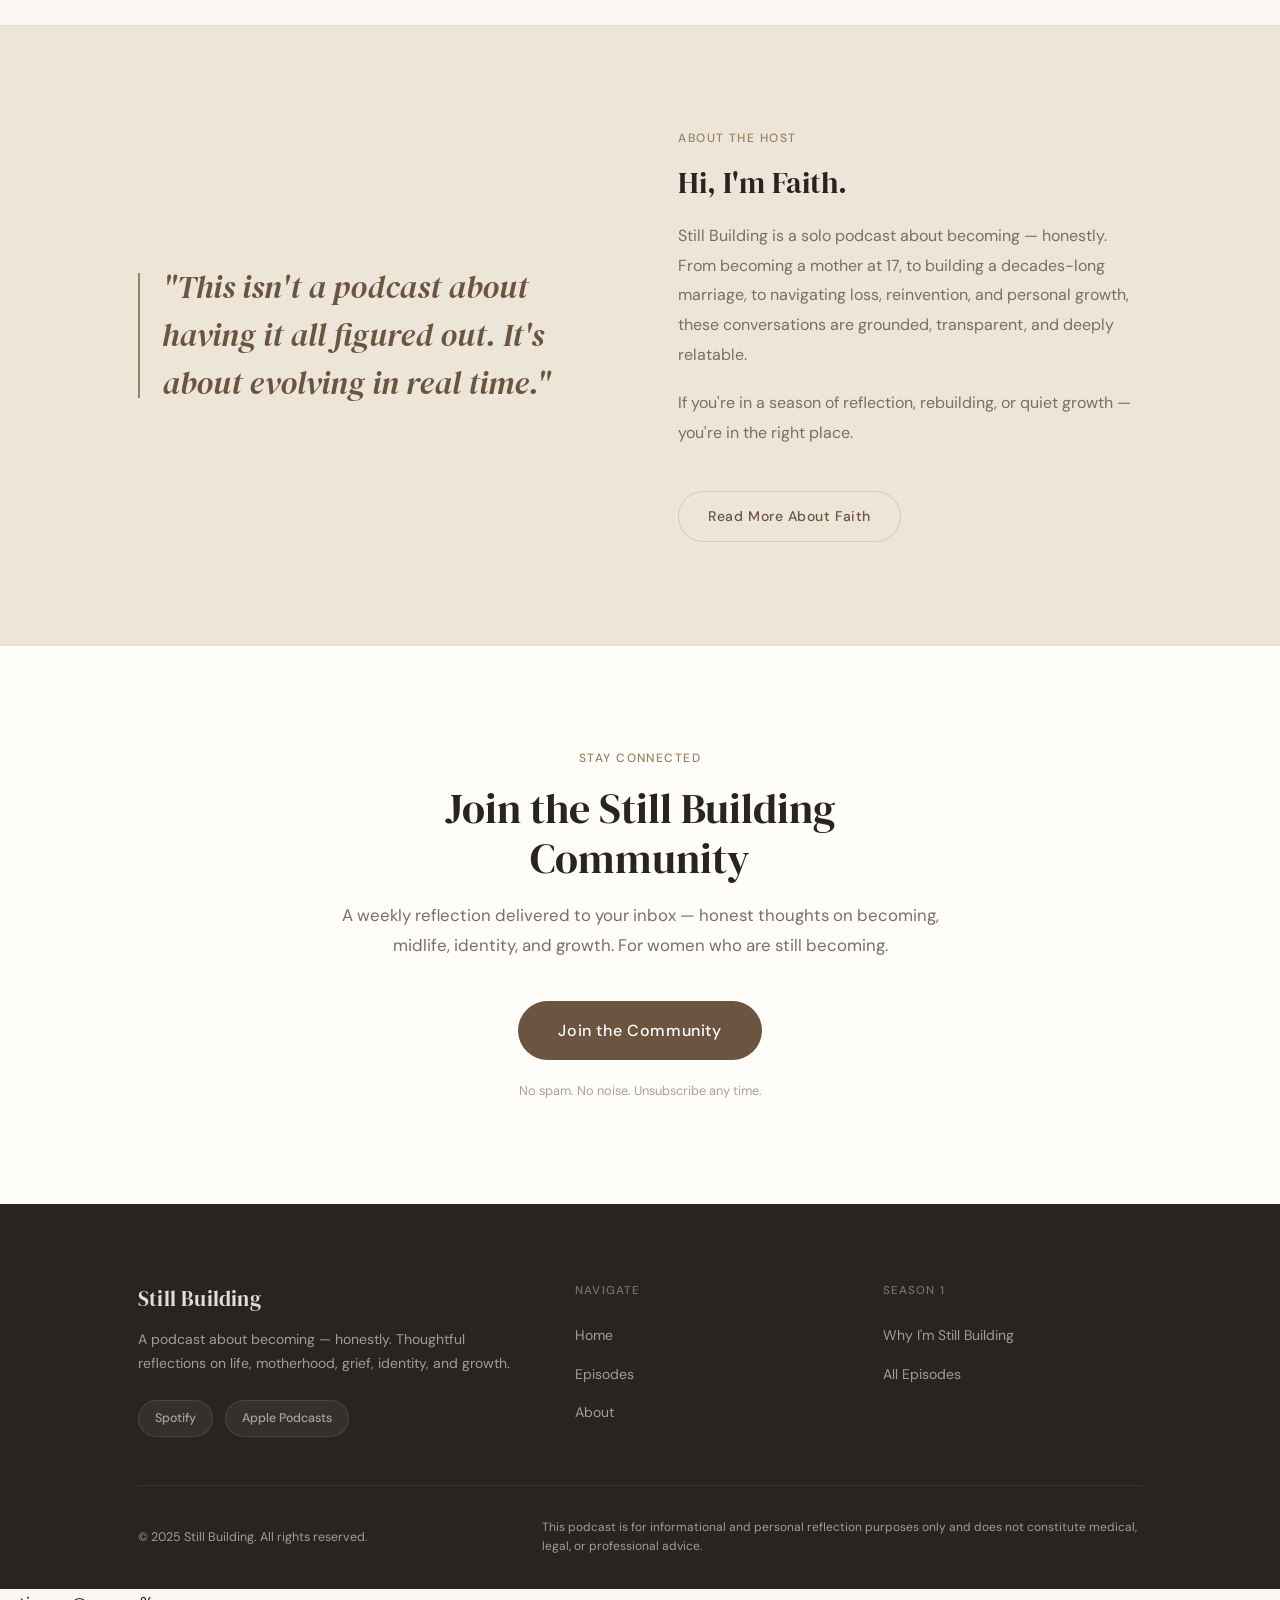
==== commit cb73d906: "Update index.html" ====
--- a/index.html
+++ b/index.html
@@ -63,7 +63,7 @@
 
         <!-- Right: Cover Art -->
         <div class="hero-cover">
-          <img src="assets/cover-art.png" alt="Still Building — Becoming, honestly. Podcast cover art" class="hero-cover-img" />
+          <img src="cover-art.png" alt="Still Building — Becoming, honestly. Podcast cover art" class="hero-cover-img" />
         </div>
 
       </div>
@@ -231,6 +231,29 @@
     </div>
   </section>
 
+  <hr class="divider" />
+
+  <section style="background: var(--warm-white); padding: clamp(4rem, 8vw, 8rem) 0;">
+    <div class="container">
+      <div style="max-width: 600px; margin: 0 auto; text-align: center;">
+        <span class="eyebrow" style="display: block; margin-bottom: 1rem;">Stay connected</span>
+        <h2 style="margin-bottom: 1rem;">Join the Still Building Community</h2>
+        <p style="color: var(--text-muted); font-size: 1.05rem; line-height: 1.8; margin-bottom: 2.5rem;">
+          A weekly reflection delivered to your inbox — honest thoughts on becoming, midlife, identity, and growth. For women who are still becoming.
+        </p>
+        <a href="https://still-building-podcast.kit.com/301f147816"
+           target="_blank"
+           rel="noopener noreferrer"
+           class="btn btn-primary"
+           style="font-size: 1rem; padding: 1rem 2.5rem;">
+          Join the Community
+        </a>
+        <p style="margin-top: 1.25rem; font-size: 0.8rem; color: var(--text-light);">
+          No spam. No noise. Unsubscribe any time.
+        </p>
+      </div>
+    </div>
+  </section>
   <!-- FOOTER -->
   <footer class="site-footer">
     <div class="container">
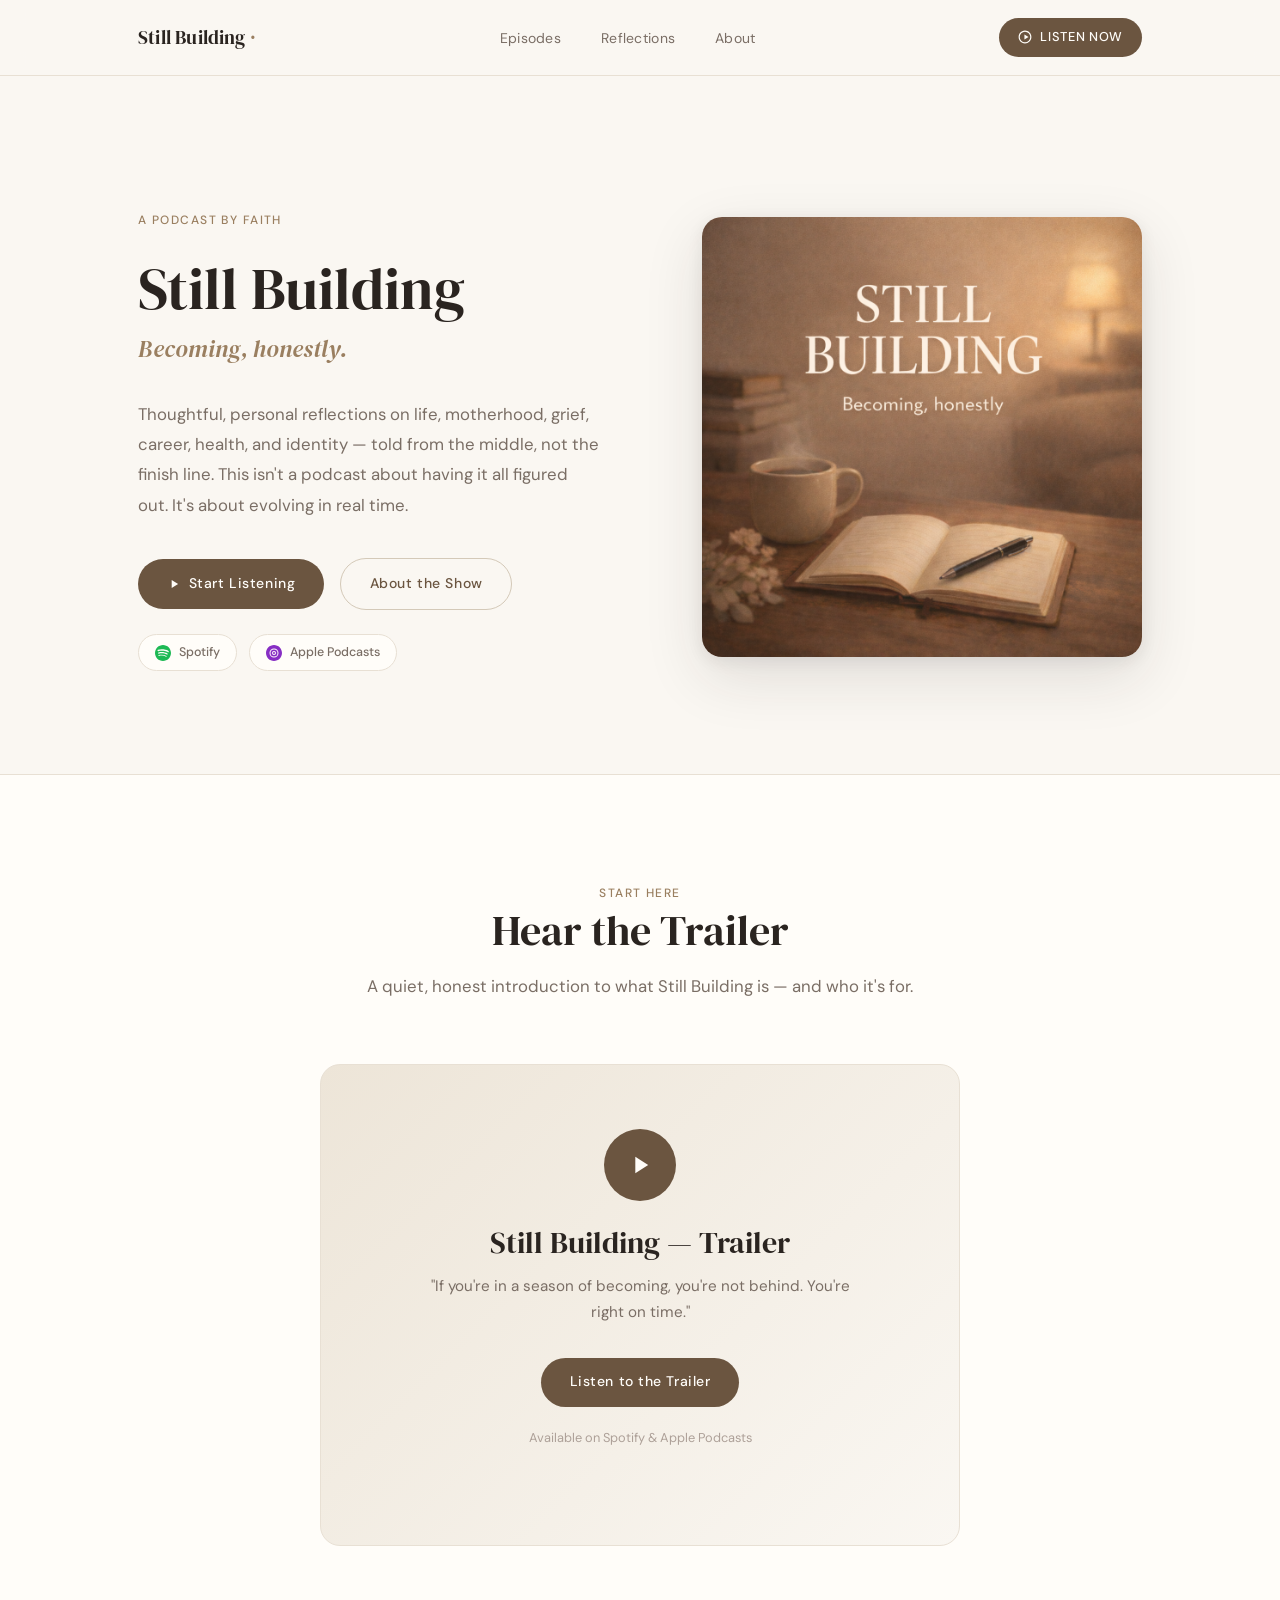
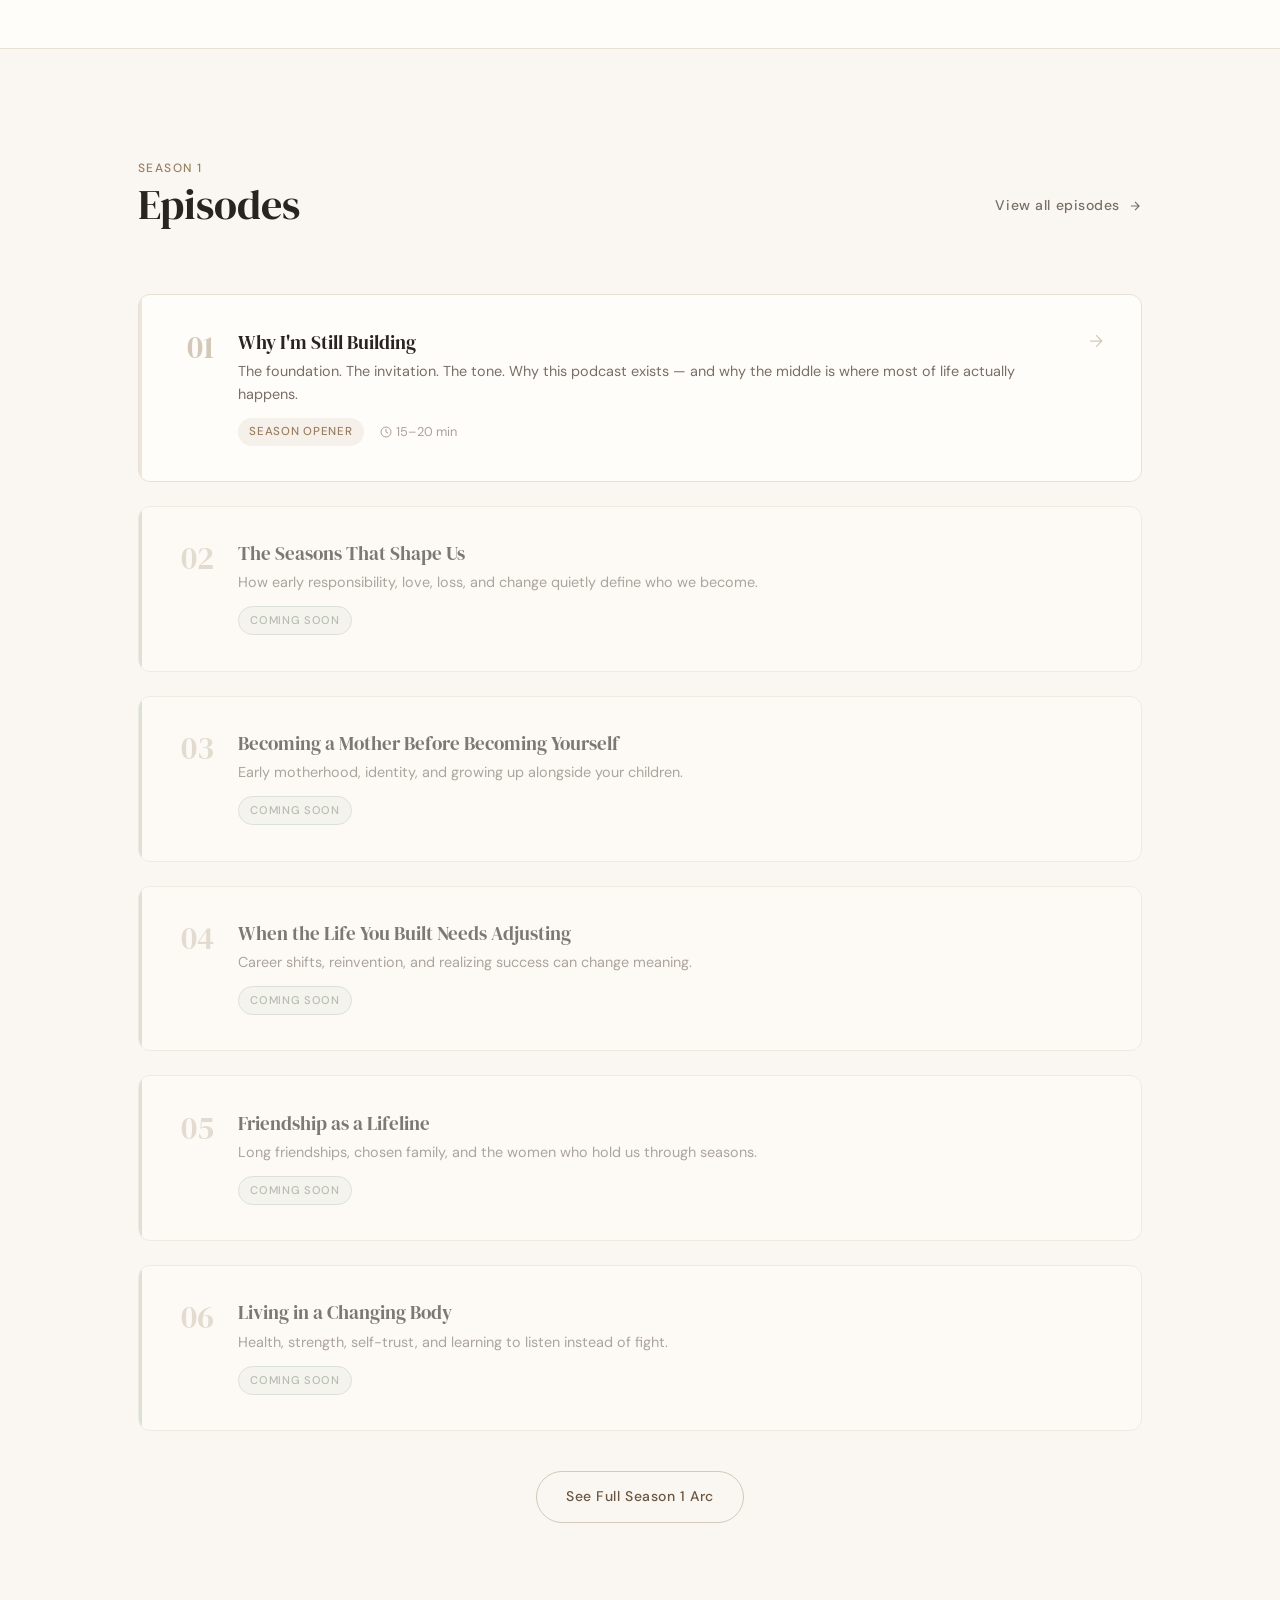
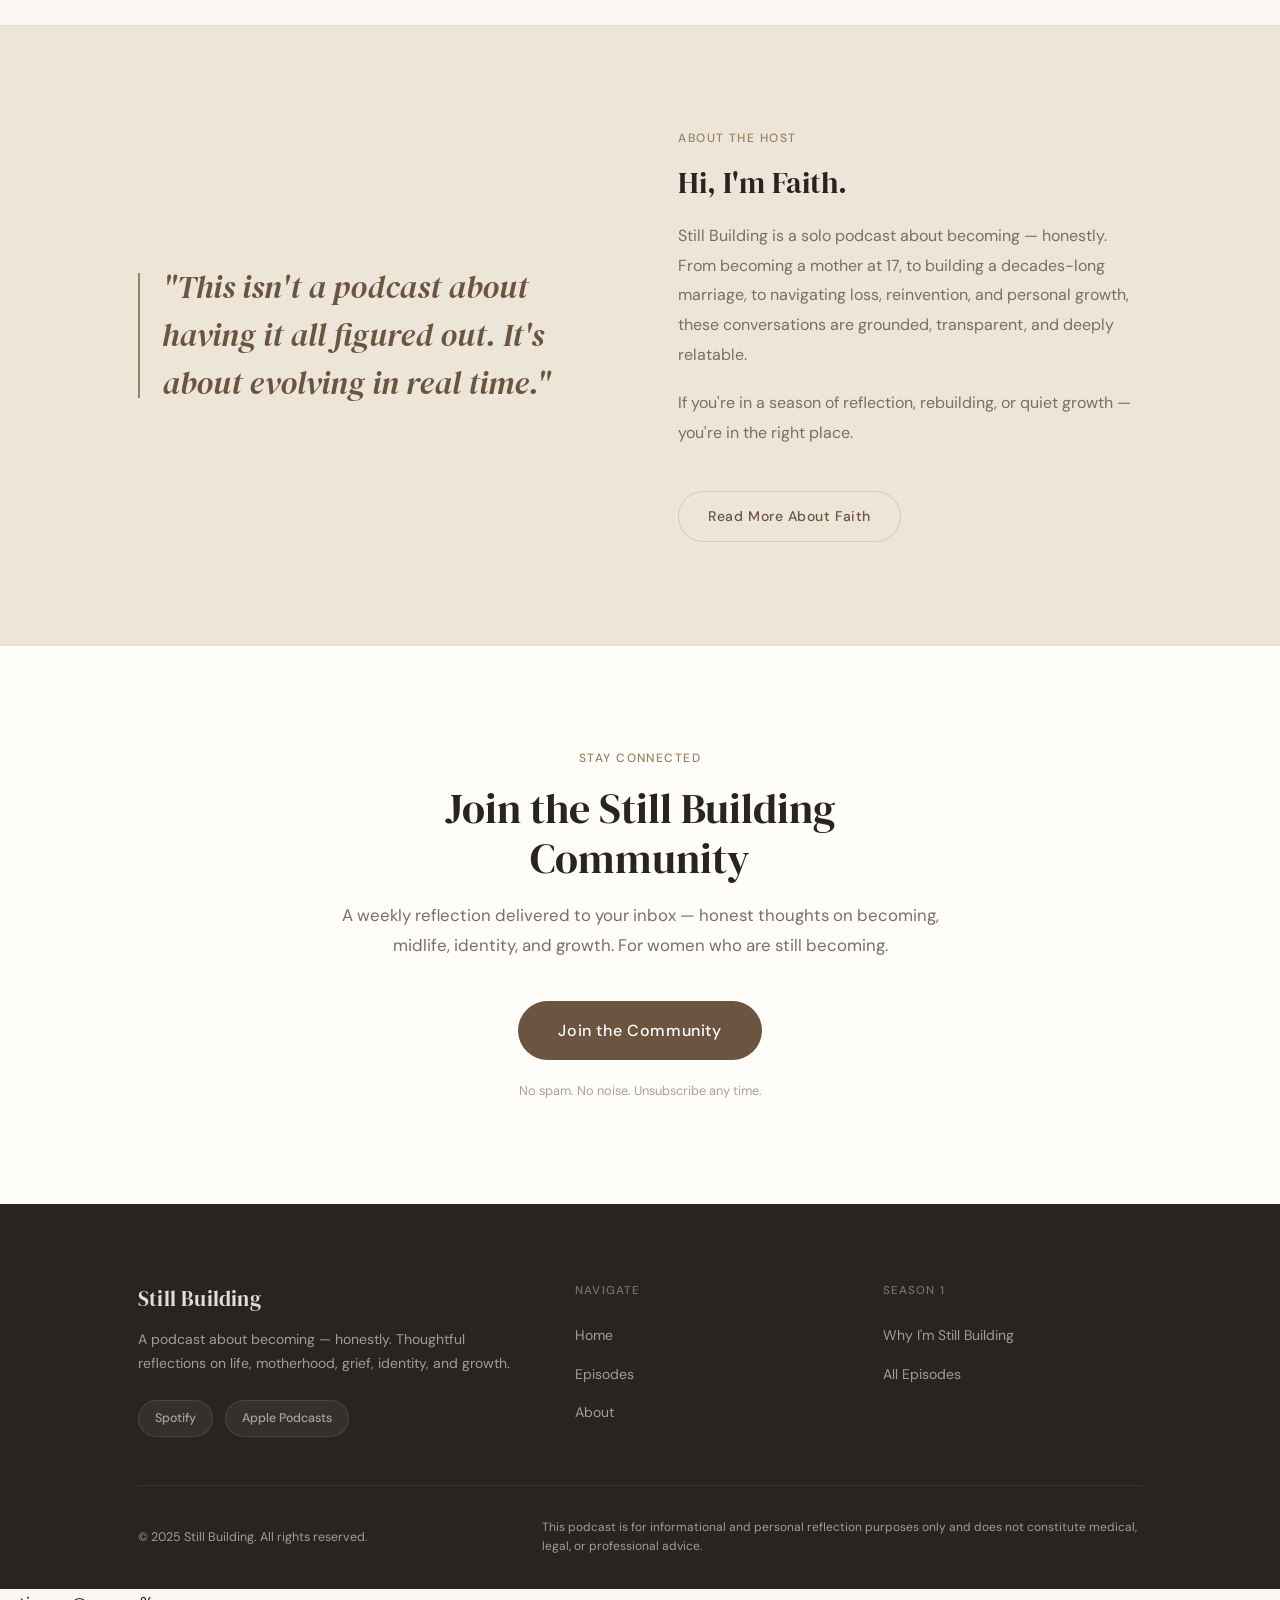
==== commit 907b65d3: "Update index.html" ====
--- a/index.html
+++ b/index.html
@@ -15,9 +15,9 @@
     <div class="nav-inner">
       <a href="index.html" class="nav-logo">Still Building <span>·</span></a>
       <ul class="nav-links">
-        <li><a href="index.html" class="active">Home</a></li>
-        <li><a href="episodes.html">Episodes</a></li>
-        <li><a href="about.html">About</a></li>
+      <li><a href="episodes.html">Episodes</a></li>
+<li><a href="reflections.html">Reflections</a></li>
+<li><a href="about.html">About</a></li>
       </ul>
       <a href="#" class="nav-listen-btn">
         <svg width="14" height="14" viewBox="0 0 24 24" fill="currentColor"><path d="M12 3a9 9 0 100 18A9 9 0 0012 3zM1 12C1 5.925 5.925 1 12 1s11 4.925 11 11-4.925 11-11 11S1 18.075 1 12zm10-4.243l7.071 4.243-7.071 4.243V7.757z"/></svg>
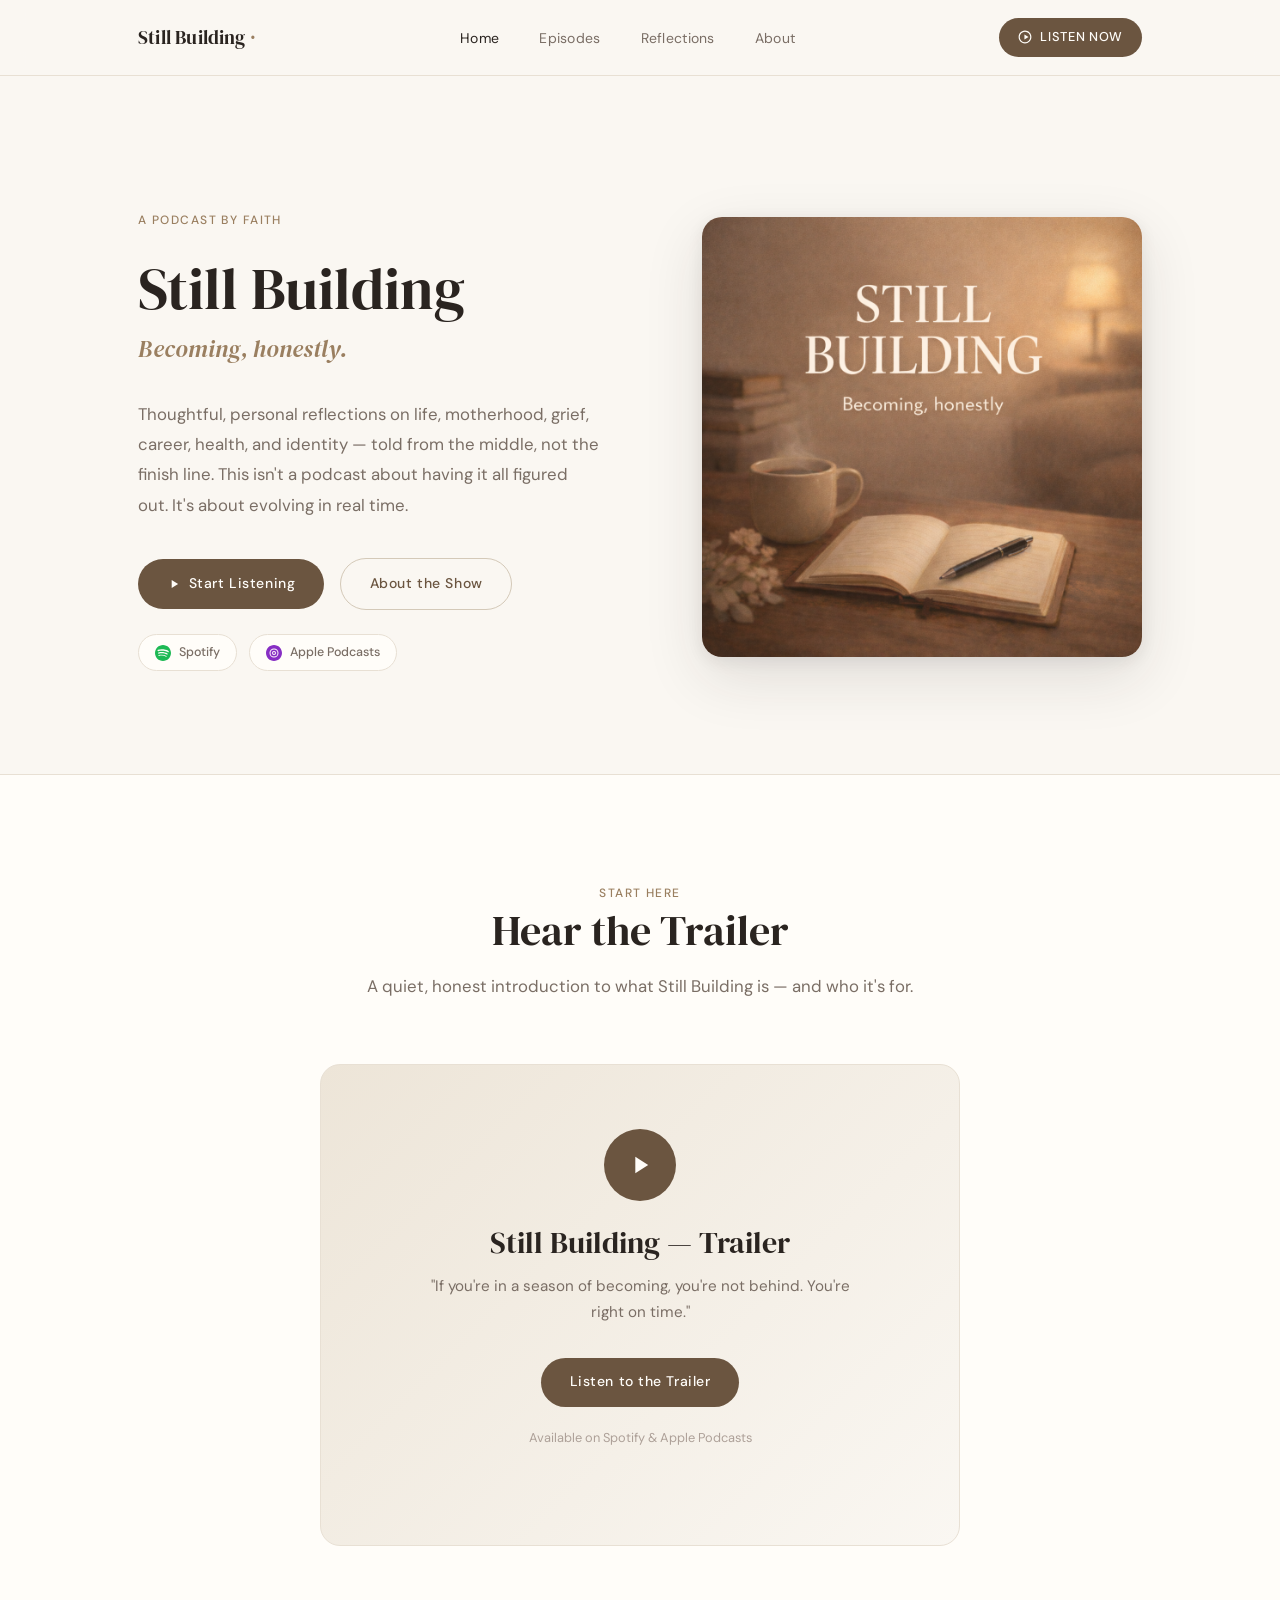
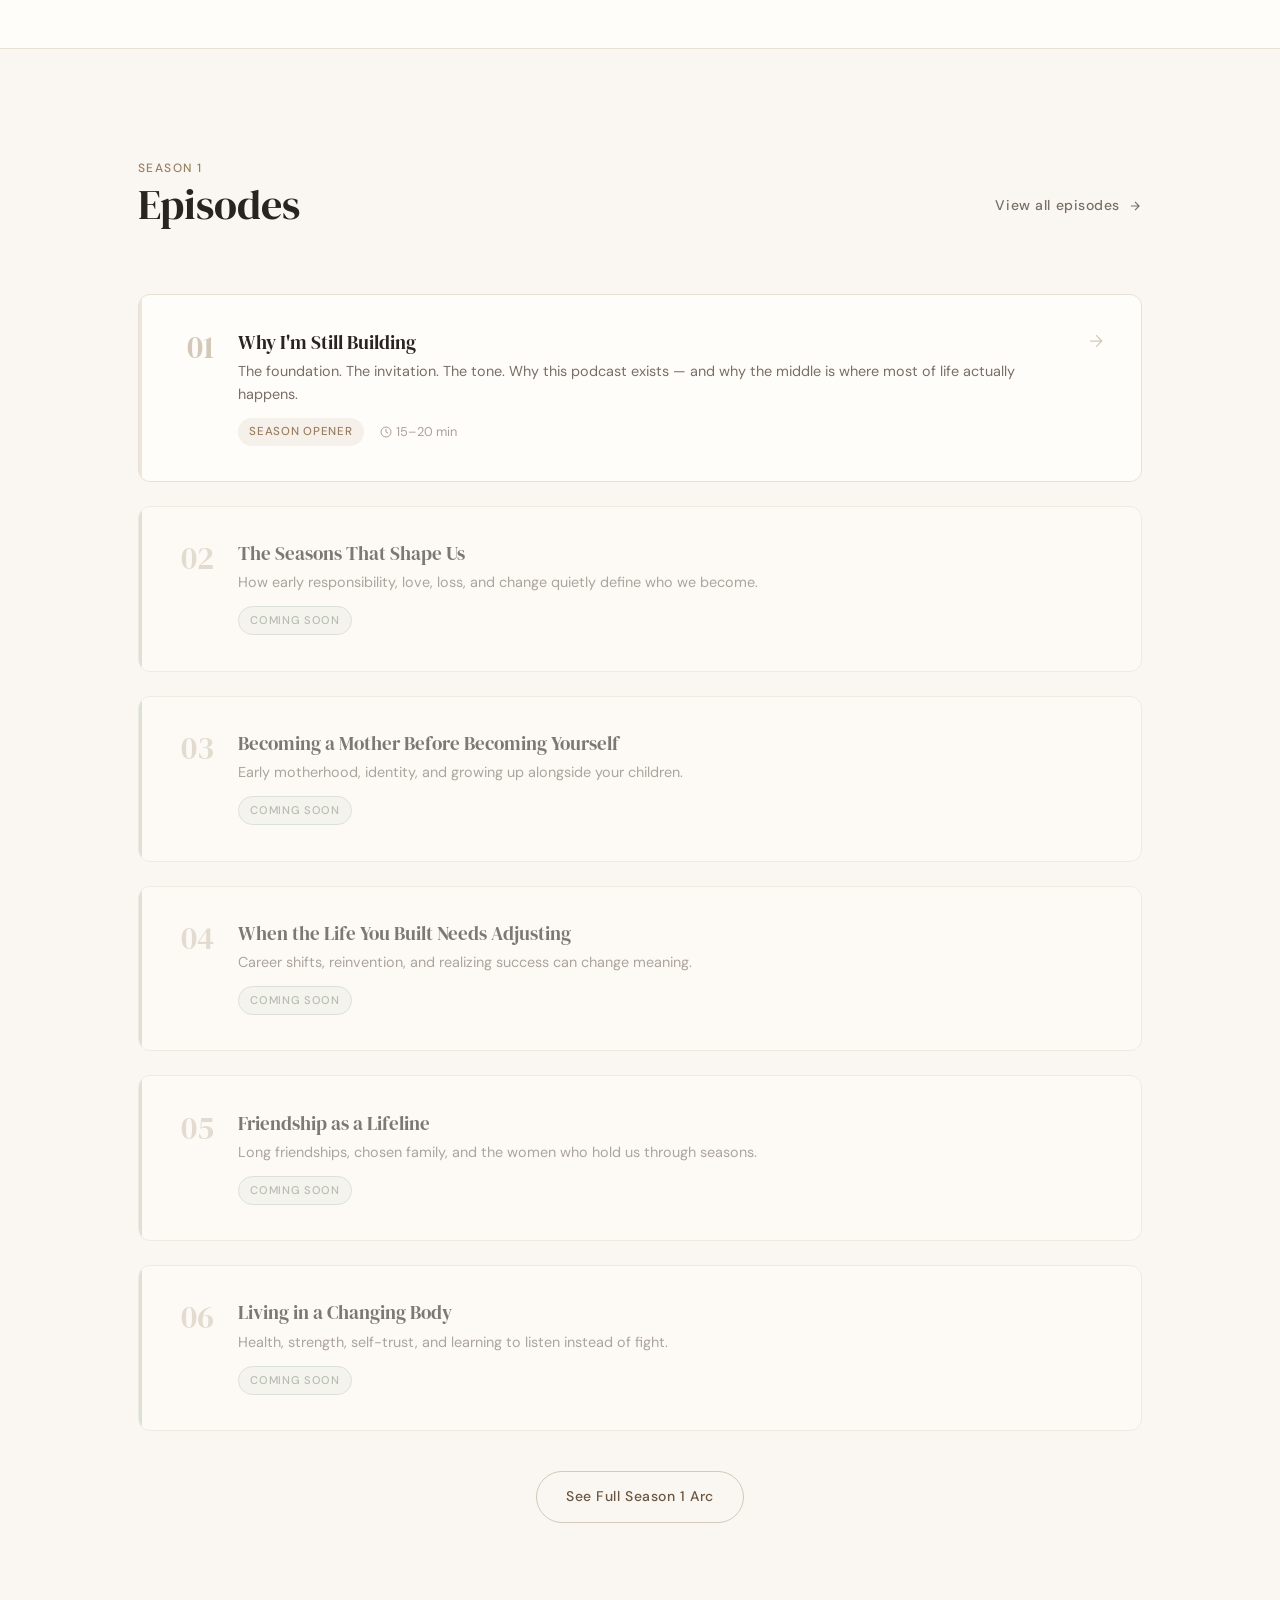
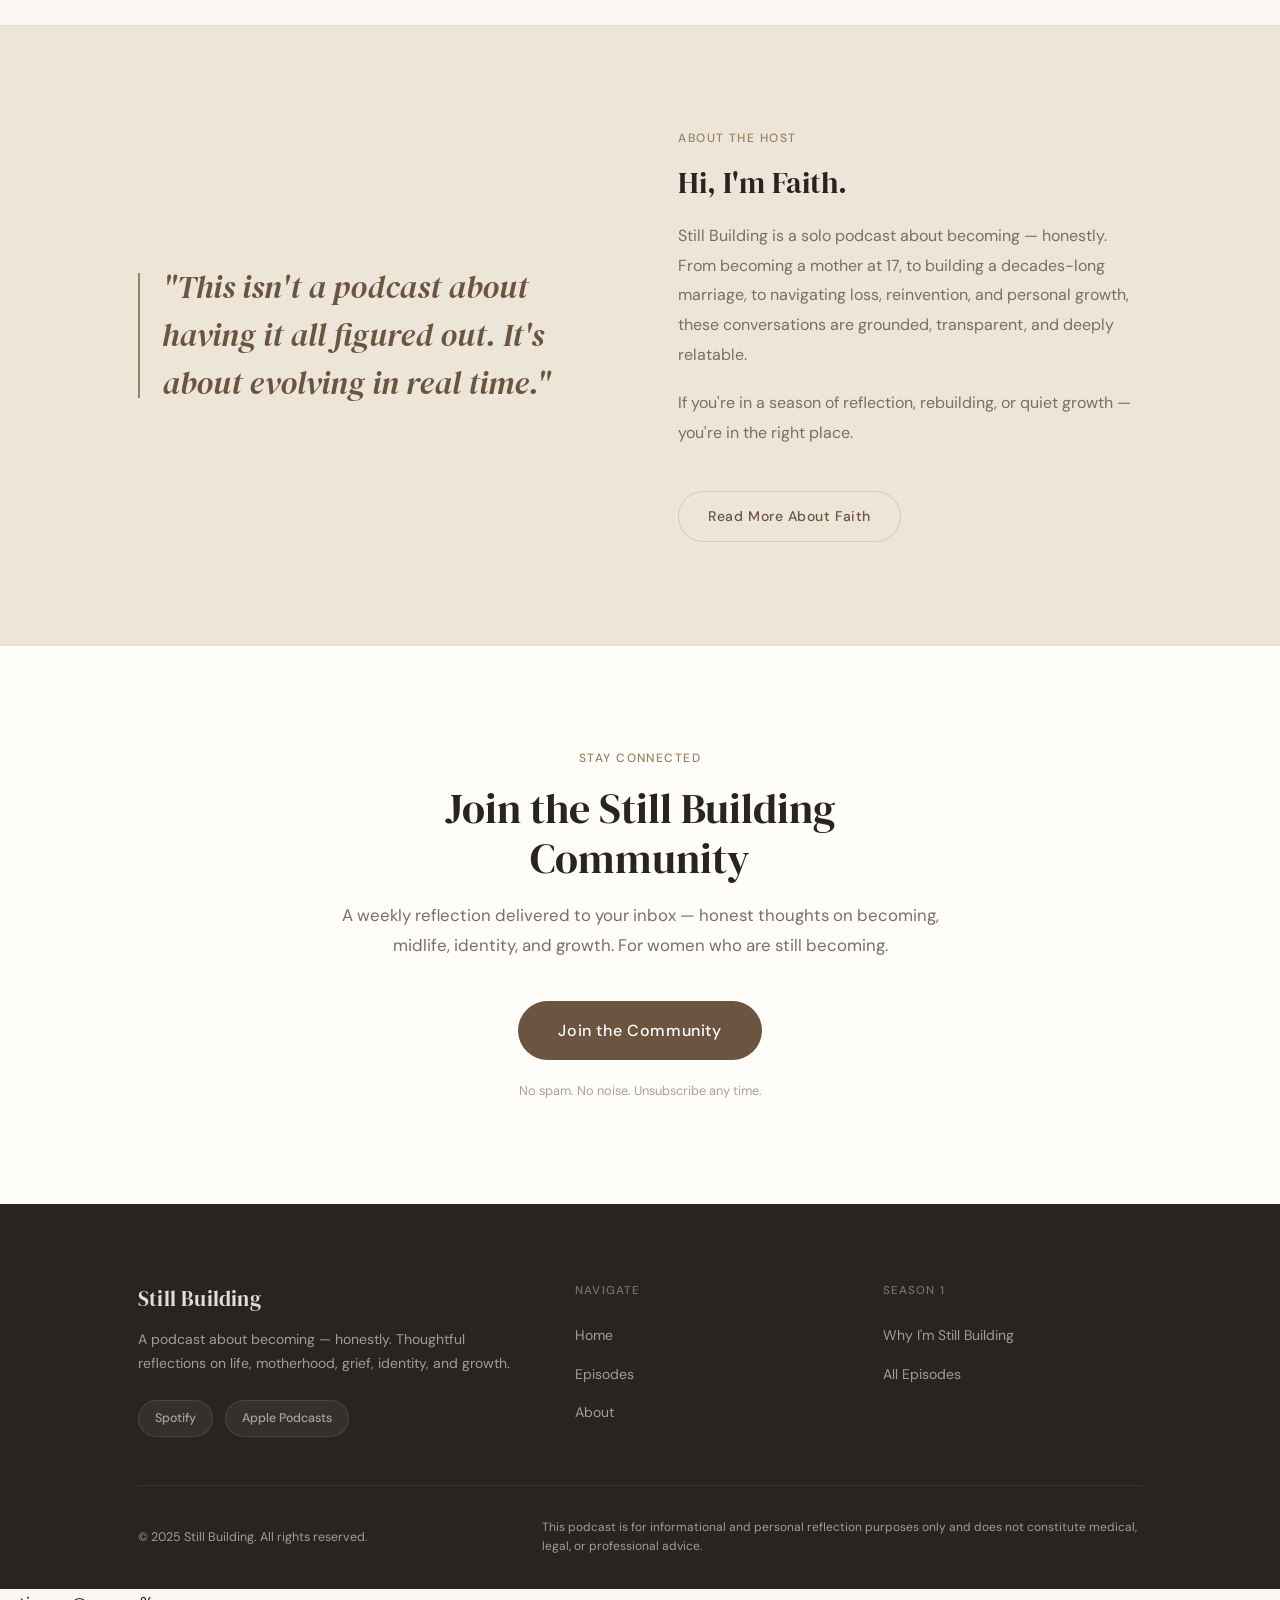
==== commit 3d812c8c: "Update index.html" ====
--- a/index.html
+++ b/index.html
@@ -15,6 +15,7 @@
     <div class="nav-inner">
       <a href="index.html" class="nav-logo">Still Building <span>·</span></a>
       <ul class="nav-links">
+        <li><a href="index.html" class="active">Home</a></li>
       <li><a href="episodes.html">Episodes</a></li>
 <li><a href="reflections.html">Reflections</a></li>
 <li><a href="about.html">About</a></li>
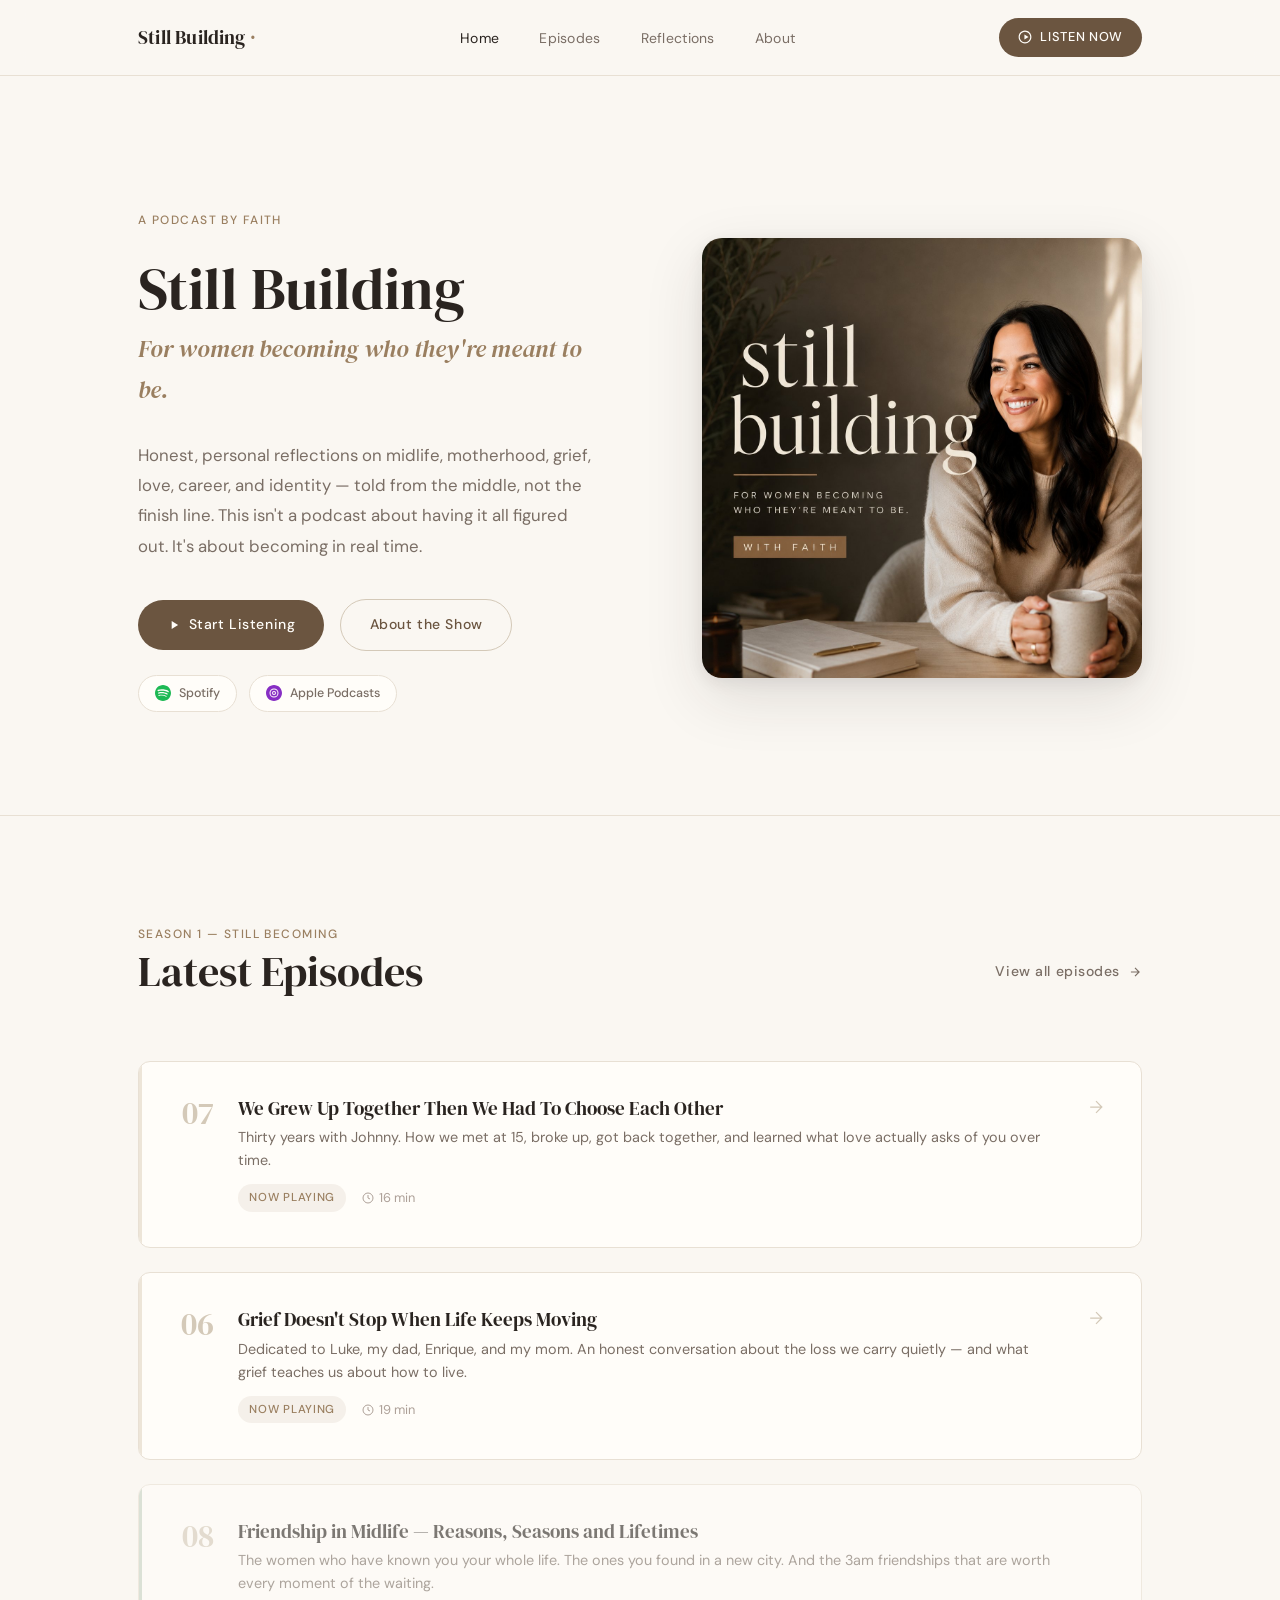
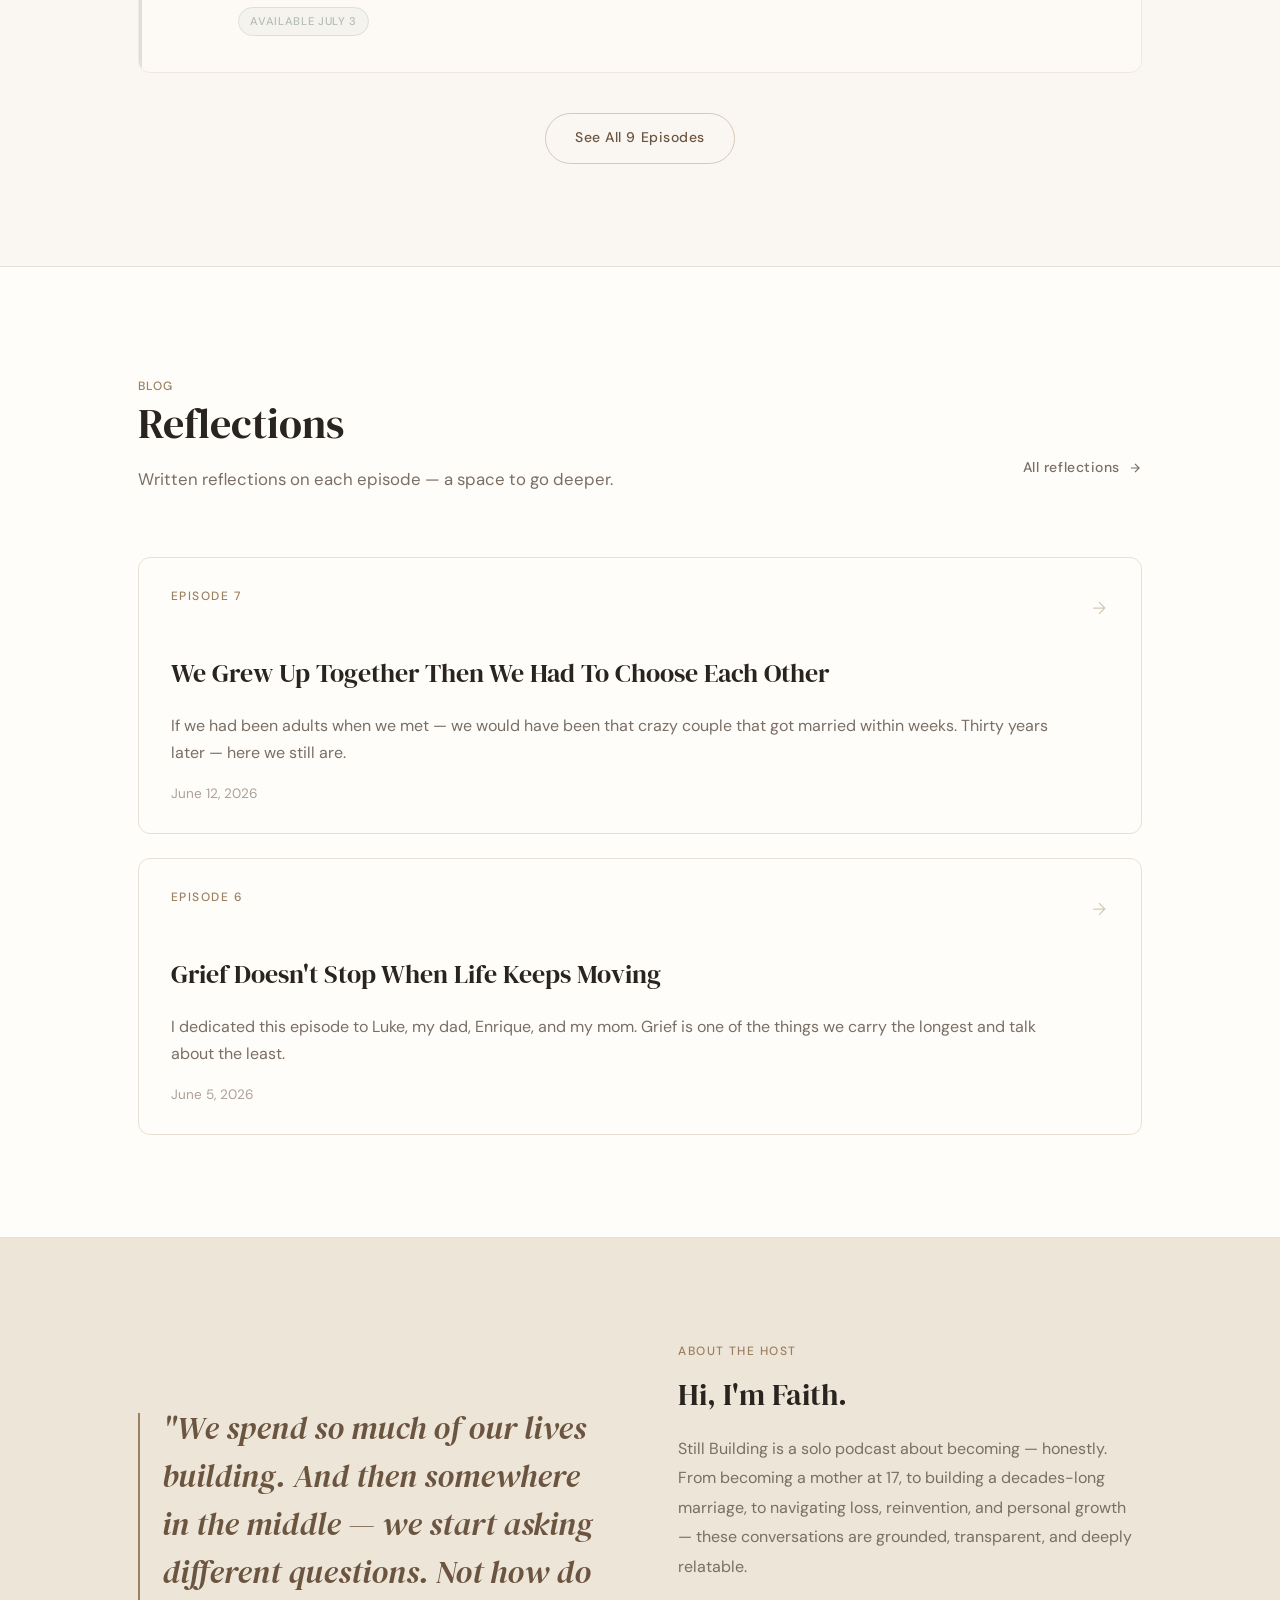
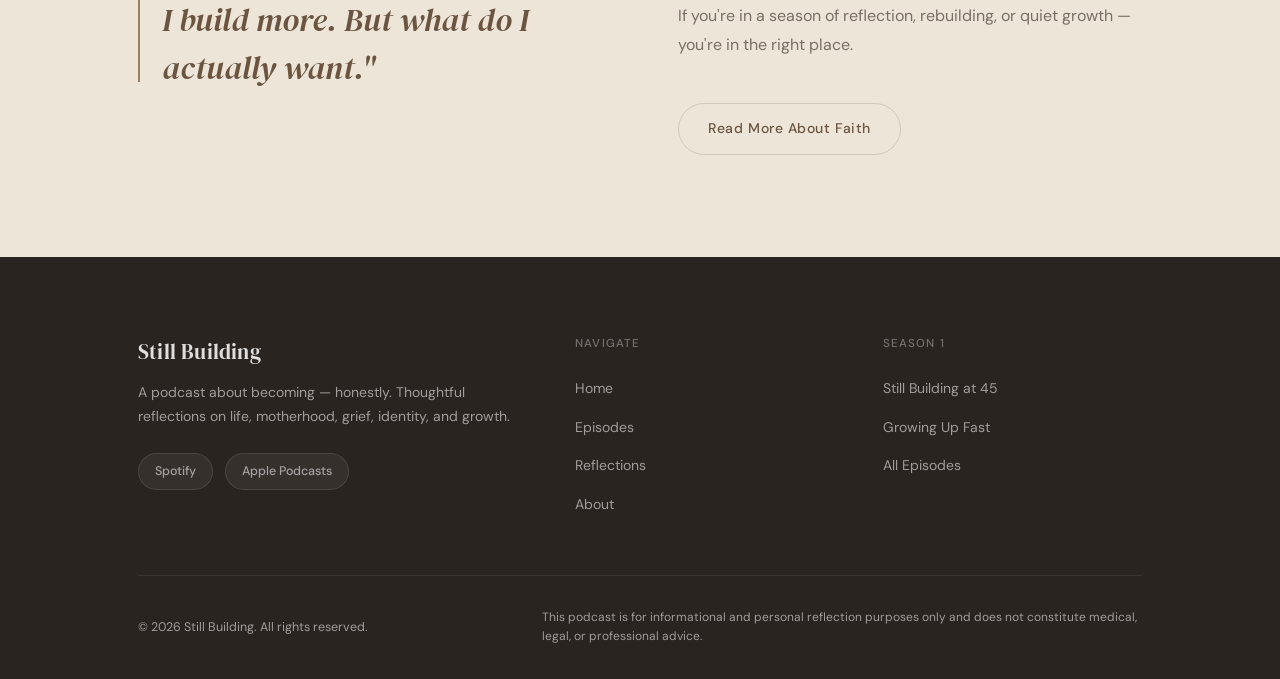
==== commit 1b970701: "Add files via upload" ====
--- a/index.html
+++ b/index.html
@@ -1,11 +1,10 @@
-
 <!DOCTYPE html>
 <html lang="en">
 <head>
   <meta charset="UTF-8" />
   <meta name="viewport" content="width=device-width, initial-scale=1.0" />
   <title>Still Building — A Podcast by Faith</title>
-  <meta name="description" content="Still Building is a solo podcast about becoming — honestly. Thoughtful, personal reflections on life, motherhood, grief, career, health, and identity." />
+  <meta name="description" content="Still Building is a podcast about becoming — honestly. Reflections on midlife, motherhood, grief, love, career, and identity. Hosted by Faith." />
   <link rel="stylesheet" href="css/style.css" />
 </head>
 <body>
@@ -16,11 +15,11 @@
       <a href="index.html" class="nav-logo">Still Building <span>·</span></a>
       <ul class="nav-links">
         <li><a href="index.html" class="active">Home</a></li>
-      <li><a href="episodes.html">Episodes</a></li>
-<li><a href="reflections.html">Reflections</a></li>
-<li><a href="about.html">About</a></li>
+        <li><a href="episodes.html">Episodes</a></li>
+        <li><a href="reflections.html">Reflections</a></li>
+        <li><a href="about.html">About</a></li>
       </ul>
-      <a href="#" class="nav-listen-btn">
+      <a href="https://open.spotify.com/show/6HsyCv3rTbfj4amgxv6zEE" class="nav-listen-btn" target="_blank" rel="noopener noreferrer">
         <svg width="14" height="14" viewBox="0 0 24 24" fill="currentColor"><path d="M12 3a9 9 0 100 18A9 9 0 0012 3zM1 12C1 5.925 5.925 1 12 1s11 4.925 11 11-4.925 11-11 11S1 18.075 1 12zm10-4.243l7.071 4.243-7.071 4.243V7.757z"/></svg>
         Listen Now
       </a>
@@ -35,36 +34,35 @@
     <div class="container">
       <div class="hero-inner">
 
-        <!-- Left: Text -->
         <div>
           <span class="eyebrow hero-tag">A podcast by Faith</span>
           <h1 class="hero-title">Still Building</h1>
-          <p class="hero-tagline">Becoming, honestly.</p>
+          <p class="hero-tagline">For women becoming who they're meant to be.</p>
           <p class="hero-description">
-            Thoughtful, personal reflections on life, motherhood, grief, career, health, and identity — told from the middle, not the finish line. This isn't a podcast about having it all figured out. It's about evolving in real time.
+            Honest, personal reflections on midlife, motherhood, grief, love, career, and identity — told from the middle, not the finish line. This isn't a podcast about having it all figured out. It's about becoming in real time.
           </p>
           <div class="hero-actions">
-            <a href="episodes/episode-1.html" class="btn btn-primary">
+            <a href="https://open.spotify.com/show/6HsyCv3rTbfj4amgxv6zEE" class="btn btn-primary" target="_blank" rel="noopener noreferrer">
               <svg width="14" height="14" viewBox="0 0 24 24" fill="currentColor"><path d="M8 5v14l11-7z"/></svg>
               Start Listening
             </a>
             <a href="about.html" class="btn btn-outline">About the Show</a>
           </div>
           <div class="platform-links">
-            <a href="#" class="platform-badge">
+            <a href="https://open.spotify.com/show/6HsyCv3rTbfj4amgxv6zEE" class="platform-badge" target="_blank" rel="noopener noreferrer">
               <svg width="16" height="16" viewBox="0 0 24 24" fill="#1DB954"><path d="M12 0C5.4 0 0 5.4 0 12s5.4 12 12 12 12-5.4 12-12S18.66 0 12 0zm5.521 17.34c-.24.359-.66.48-1.021.24-2.82-1.74-6.36-2.101-10.561-1.141-.418.122-.779-.179-.899-.539-.12-.421.18-.78.54-.9 4.56-1.021 8.52-.6 11.64 1.32.42.18.479.659.301 1.02zm1.44-3.3c-.301.42-.841.6-1.262.3-3.239-1.98-8.159-2.58-11.939-1.38-.479.12-1.02-.12-1.14-.6-.12-.48.12-1.021.6-1.141C9.6 9.9 15 10.561 18.72 12.84c.361.181.54.78.241 1.2zm.12-3.36C15.24 8.4 8.82 8.16 5.16 9.301c-.6.179-1.2-.181-1.38-.721-.18-.601.18-1.2.72-1.381 4.26-1.26 11.28-1.02 15.721 1.621.539.3.719 1.02.419 1.56-.299.421-1.02.599-1.559.3z"/></svg>
               Spotify
             </a>
-            <a href="#" class="platform-badge">
+            <a href="https://podcasts.apple.com/podcast/idYOUR_APPLE_PODCAST_ID" class="platform-badge" target="_blank" rel="noopener noreferrer">
               <svg width="16" height="16" viewBox="0 0 24 24" fill="#872EC4"><path d="M12.004 0C5.374 0 0 5.374 0 12.004S5.374 24 12.004 24 24 18.626 24 12.004 18.626 0 12.004 0zM12 5.25a6.75 6.75 0 110 13.5A6.75 6.75 0 0112 5.25zm0 1.5a5.25 5.25 0 100 10.5A5.25 5.25 0 0012 6.75zm0 2.25a3 3 0 110 6 3 3 0 010-6zm0 1.5a1.5 1.5 0 100 3 1.5 1.5 0 000-3z"/></svg>
               Apple Podcasts
             </a>
           </div>
         </div>
 
-        <!-- Right: Cover Art -->
+        <!-- Cover Art -->
         <div class="hero-cover">
-          <img src="cover-art.png" alt="Still Building — Becoming, honestly. Podcast cover art" class="hero-cover-img" />
+          <img src="cover-art.png" alt="Still Building Podcast — For women becoming who they're meant to be. With Faith." class="hero-cover-img" />
         </div>
 
       </div>
@@ -73,36 +71,13 @@
 
   <hr class="divider" />
 
-  <!-- TRAILER SECTION -->
-  <section class="trailer-section">
-    <div class="container">
-      <div class="section-header" style="text-align: center;">
-        <span class="eyebrow">Start here</span>
-        <h2>Hear the Trailer</h2>
-        <p>A quiet, honest introduction to what Still Building is — and who it's for.</p>
-      </div>
-
-      <div class="trailer-card">
-        <div class="trailer-icon">
-          <svg width="28" height="28" viewBox="0 0 24 24" fill="var(--warm-white)"><path d="M8 5v14l11-7z"/></svg>
-        </div>
-        <h3>Still Building — Trailer</h3>
-        <p>"If you're in a season of becoming, you're not behind. You're right on time."</p>
-        <a href="#" class="btn btn-primary">Listen to the Trailer</a>
-        <p style="font-size: 0.8rem; color: var(--text-light); margin-top: 1.25rem;">Available on Spotify &amp; Apple Podcasts</p>
-      </div>
-    </div>
-  </section>
-
-  <hr class="divider" />
-
-  <!-- SEASON 1 EPISODES -->
+  <!-- LATEST EPISODES -->
   <section>
     <div class="container">
       <div class="section-header" style="display: flex; justify-content: space-between; align-items: flex-end; flex-wrap: wrap; gap: 1rem;">
         <div>
-          <span class="eyebrow">Season 1</span>
-          <h2>Episodes</h2>
+          <span class="eyebrow">Season 1 — Still Becoming</span>
+          <h2>Latest Episodes</h2>
         </div>
         <a href="episodes.html" class="btn btn-ghost">
           View all episodes
@@ -112,18 +87,18 @@
 
       <div class="episodes-grid">
 
-        <!-- Episode 1 — Available -->
-        <a href="episodes/episode-1.html" style="text-decoration:none; color:inherit;">
+        <!-- Episode 7 -->
+        <a href="https://creators.spotify.com/pod/profile/faithgutierrez-us/episodes/We-Grew-Up-Together--Than-We-Had-To-Choose-Each-Other-e3kmdgc" target="_blank" rel="noopener noreferrer" style="text-decoration:none; color:inherit;">
           <div class="episode-card">
-            <div class="episode-number">01</div>
+            <div class="episode-number">07</div>
             <div class="episode-content">
-              <h3>Why I'm Still Building</h3>
-              <p>The foundation. The invitation. The tone. Why this podcast exists — and why the middle is where most of life actually happens.</p>
+              <h3>We Grew Up Together Then We Had To Choose Each Other</h3>
+              <p>Thirty years with Johnny. How we met at 15, broke up, got back together, and learned what love actually asks of you over time.</p>
               <div class="episode-meta">
-                <span class="episode-tag">Season Opener</span>
+                <span class="episode-tag">Now Playing</span>
                 <span class="episode-duration">
                   <svg width="12" height="12" viewBox="0 0 24 24" fill="none" stroke="currentColor" stroke-width="2"><circle cx="12" cy="12" r="10"/><polyline points="12 6 12 12 16 14"/></svg>
-                  15–20 min
+                  16 min
                 </span>
               </div>
             </div>
@@ -133,75 +108,95 @@
           </div>
         </a>
 
-        <!-- Episode 2 -->
+        <!-- Episode 6 -->
+        <a href="https://creators.spotify.com/pod/profile/faithgutierrez-us/episodes/Grief-Doesnt-Stop-When-Life-Keeps-Moving-e3kalgn" target="_blank" rel="noopener noreferrer" style="text-decoration:none; color:inherit;">
+          <div class="episode-card">
+            <div class="episode-number">06</div>
+            <div class="episode-content">
+              <h3>Grief Doesn't Stop When Life Keeps Moving</h3>
+              <p>Dedicated to Luke, my dad, Enrique, and my mom. An honest conversation about the loss we carry quietly — and what grief teaches us about how to live.</p>
+              <div class="episode-meta">
+                <span class="episode-tag">Now Playing</span>
+                <span class="episode-duration">
+                  <svg width="12" height="12" viewBox="0 0 24 24" fill="none" stroke="currentColor" stroke-width="2"><circle cx="12" cy="12" r="10"/><polyline points="12 6 12 12 16 14"/></svg>
+                  19 min
+                </span>
+              </div>
+            </div>
+            <div class="episode-action">
+              <svg width="20" height="20" viewBox="0 0 24 24" fill="none" stroke="var(--stone)" stroke-width="1.5"><path d="M5 12h14M12 5l7 7-7 7"/></svg>
+            </div>
+          </div>
+        </a>
+
+        <!-- Episode 8 Coming -->
         <div class="episode-card coming-soon">
-          <div class="episode-number">02</div>
+          <div class="episode-number">08</div>
           <div class="episode-content">
-            <h3>The Seasons That Shape Us</h3>
-            <p>How early responsibility, love, loss, and change quietly define who we become.</p>
+            <h3>Friendship in Midlife — Reasons, Seasons and Lifetimes</h3>
+            <p>The women who have known you your whole life. The ones you found in a new city. And the 3am friendships that are worth every moment of the waiting.</p>
             <div class="episode-meta">
-              <span class="badge-soon">Coming Soon</span>
+              <span class="badge-soon">Available July 3</span>
             </div>
           </div>
           <div class="episode-action"></div>
         </div>
 
-        <!-- Episode 3 -->
-        <div class="episode-card coming-soon">
-          <div class="episode-number">03</div>
-          <div class="episode-content">
-            <h3>Becoming a Mother Before Becoming Yourself</h3>
-            <p>Early motherhood, identity, and growing up alongside your children.</p>
-            <div class="episode-meta">
-              <span class="badge-soon">Coming Soon</span>
-            </div>
-          </div>
-          <div class="episode-action"></div>
-        </div>
-
-        <!-- Episode 4 -->
-        <div class="episode-card coming-soon">
-          <div class="episode-number">04</div>
-          <div class="episode-content">
-            <h3>When the Life You Built Needs Adjusting</h3>
-            <p>Career shifts, reinvention, and realizing success can change meaning.</p>
-            <div class="episode-meta">
-              <span class="badge-soon">Coming Soon</span>
-            </div>
-          </div>
-          <div class="episode-action"></div>
-        </div>
-
-        <!-- Episode 5 -->
-        <div class="episode-card coming-soon">
-          <div class="episode-number">05</div>
-          <div class="episode-content">
-            <h3>Friendship as a Lifeline</h3>
-            <p>Long friendships, chosen family, and the women who hold us through seasons.</p>
-            <div class="episode-meta">
-              <span class="badge-soon">Coming Soon</span>
-            </div>
-          </div>
-          <div class="episode-action"></div>
-        </div>
-
-        <!-- Episode 6 -->
-        <div class="episode-card coming-soon">
-          <div class="episode-number">06</div>
-          <div class="episode-content">
-            <h3>Living in a Changing Body</h3>
-            <p>Health, strength, self-trust, and learning to listen instead of fight.</p>
-            <div class="episode-meta">
-              <span class="badge-soon">Coming Soon</span>
-            </div>
-          </div>
-          <div class="episode-action"></div>
-        </div>
-
       </div>
 
       <div style="text-align: center; margin-top: 2.5rem;">
-        <a href="episodes.html" class="btn btn-outline">See Full Season 1 Arc</a>
+        <a href="episodes.html" class="btn btn-outline">See All 9 Episodes</a>
+      </div>
+    </div>
+  </section>
+
+  <hr class="divider" />
+
+  <!-- REFLECTIONS SECTION -->
+  <section style="background: var(--warm-white);">
+    <div class="container">
+      <div class="section-header" style="display: flex; justify-content: space-between; align-items: flex-end; flex-wrap: wrap; gap: 1rem;">
+        <div>
+          <span class="eyebrow">Blog</span>
+          <h2>Reflections</h2>
+          <p>Written reflections on each episode — a space to go deeper.</p>
+        </div>
+        <a href="reflections.html" class="btn btn-ghost">
+          All reflections
+          <svg width="14" height="14" viewBox="0 0 24 24" fill="none" stroke="currentColor" stroke-width="2"><path d="M5 12h14M12 5l7 7-7 7"/></svg>
+        </a>
+      </div>
+
+      <div class="episodes-grid">
+
+        <article class="reflection-card">
+          <a href="reflection-episode-7.html" class="reflection-card-link">
+            <span class="eyebrow">Episode 7</span>
+            <h2 class="reflection-card-title">We Grew Up Together Then We Had To Choose Each Other</h2>
+            <p class="reflection-card-excerpt">If we had been adults when we met — we would have been that crazy couple that got married within weeks. Thirty years later — here we still are.</p>
+            <div class="reflection-card-meta">
+              <time datetime="2026-06-12">June 12, 2026</time>
+            </div>
+            <span class="reflection-card-arrow" aria-hidden="true">
+              <svg width="20" height="20" viewBox="0 0 24 24" fill="none" stroke="var(--stone)" stroke-width="1.5"><path d="M5 12h14M12 5l7 7-7 7"/></svg>
+            </span>
+          </a>
+        </article>
+
+        <article class="reflection-card">
+          <a href="reflection-episode-6.html" class="reflection-card-link">
+            <span class="eyebrow">Episode 6</span>
+            <h2 class="reflection-card-title">Grief Doesn't Stop When Life Keeps Moving</h2>
+            <p class="reflection-card-excerpt">I dedicated this episode to Luke, my dad, Enrique, and my mom. Grief is one of the things we carry the longest and talk about the least.</p>
+            <div class="reflection-card-meta">
+              <time datetime="2026-06-05">June 5, 2026</time>
+            </div>
+            <span class="reflection-card-arrow" aria-hidden="true">
+              <svg width="20" height="20" viewBox="0 0 24 24" fill="none" stroke="var(--stone)" stroke-width="1.5"><path d="M5 12h14M12 5l7 7-7 7"/></svg>
+            </span>
+          </a>
+        </article>
+
       </div>
     </div>
   </section>
@@ -214,14 +209,14 @@
       <div class="about-inner">
         <div>
           <p class="about-quote">
-            "This isn't a podcast about having it all figured out. It's about evolving in real time."
+            "We spend so much of our lives building. And then somewhere in the middle — we start asking different questions. Not how do I build more. But what do I actually want."
           </p>
         </div>
         <div>
           <span class="eyebrow" style="display:block; margin-bottom: 1rem;">About the host</span>
           <h3 style="margin-bottom: 1.25rem;">Hi, I'm Faith.</h3>
           <p class="about-body">
-            Still Building is a solo podcast about becoming — honestly. From becoming a mother at 17, to building a decades-long marriage, to navigating loss, reinvention, and personal growth, these conversations are grounded, transparent, and deeply relatable.
+            Still Building is a solo podcast about becoming — honestly. From becoming a mother at 17, to building a decades-long marriage, to navigating loss, reinvention, and personal growth — these conversations are grounded, transparent, and deeply relatable.
           </p>
           <p class="about-body" style="margin-top: 1rem;">
             If you're in a season of reflection, rebuilding, or quiet growth — you're in the right place.
@@ -232,29 +227,6 @@
     </div>
   </section>
 
-  <hr class="divider" />
-
-  <section style="background: var(--warm-white); padding: clamp(4rem, 8vw, 8rem) 0;">
-    <div class="container">
-      <div style="max-width: 600px; margin: 0 auto; text-align: center;">
-        <span class="eyebrow" style="display: block; margin-bottom: 1rem;">Stay connected</span>
-        <h2 style="margin-bottom: 1rem;">Join the Still Building Community</h2>
-        <p style="color: var(--text-muted); font-size: 1.05rem; line-height: 1.8; margin-bottom: 2.5rem;">
-          A weekly reflection delivered to your inbox — honest thoughts on becoming, midlife, identity, and growth. For women who are still becoming.
-        </p>
-        <a href="https://still-building-podcast.kit.com/301f147816"
-           target="_blank"
-           rel="noopener noreferrer"
-           class="btn btn-primary"
-           style="font-size: 1rem; padding: 1rem 2.5rem;">
-          Join the Community
-        </a>
-        <p style="margin-top: 1.25rem; font-size: 0.8rem; color: var(--text-light);">
-          No spam. No noise. Unsubscribe any time.
-        </p>
-      </div>
-    </div>
-  </section>
   <!-- FOOTER -->
   <footer class="site-footer">
     <div class="container">
@@ -263,8 +235,8 @@
           <a href="index.html" class="nav-logo">Still Building</a>
           <p>A podcast about becoming — honestly. Thoughtful reflections on life, motherhood, grief, identity, and growth.</p>
           <div class="platform-links">
-            <a href="#" class="platform-badge" style="background: rgba(255,255,255,0.06); border-color: rgba(255,255,255,0.1); color: rgba(255,255,255,0.55);">Spotify</a>
-            <a href="#" class="platform-badge" style="background: rgba(255,255,255,0.06); border-color: rgba(255,255,255,0.1); color: rgba(255,255,255,0.55);">Apple Podcasts</a>
+            <a href="https://open.spotify.com/show/6HsyCv3rTbfj4amgxv6zEE" class="platform-badge" style="background: rgba(255,255,255,0.06); border-color: rgba(255,255,255,0.1); color: rgba(255,255,255,0.55);" target="_blank" rel="noopener noreferrer">Spotify</a>
+            <a href="https://podcasts.apple.com/podcast/idYOUR_APPLE_PODCAST_ID" class="platform-badge" style="background: rgba(255,255,255,0.06); border-color: rgba(255,255,255,0.1); color: rgba(255,255,255,0.55);" target="_blank" rel="noopener noreferrer">Apple Podcasts</a>
           </div>
         </div>
         <div class="footer-col">
@@ -272,19 +244,21 @@
           <ul>
             <li><a href="index.html">Home</a></li>
             <li><a href="episodes.html">Episodes</a></li>
+            <li><a href="reflections.html">Reflections</a></li>
             <li><a href="about.html">About</a></li>
           </ul>
         </div>
         <div class="footer-col">
           <h5>Season 1</h5>
           <ul>
-            <li><a href="episodes/episode-1.html">Why I'm Still Building</a></li>
+            <li><a href="episode-1.html">Still Building at 45</a></li>
+            <li><a href="https://creators.spotify.com/pod/profile/faithgutierrez-us/episodes/Growing-Up-Fast-e3hs796" target="_blank" rel="noopener noreferrer">Growing Up Fast</a></li>
             <li><a href="episodes.html">All Episodes</a></li>
           </ul>
         </div>
       </div>
       <div class="footer-bottom">
-        <span>&copy; 2025 Still Building. All rights reserved.</span>
+        <span>&copy; 2026 Still Building. All rights reserved.</span>
         <p class="footer-legal">This podcast is for informational and personal reflection purposes only and does not constitute medical, legal, or professional advice.</p>
       </div>
     </div>
@@ -292,4 +266,3 @@
 
 </body>
 </html>
-gutierrez@mac ~ % 
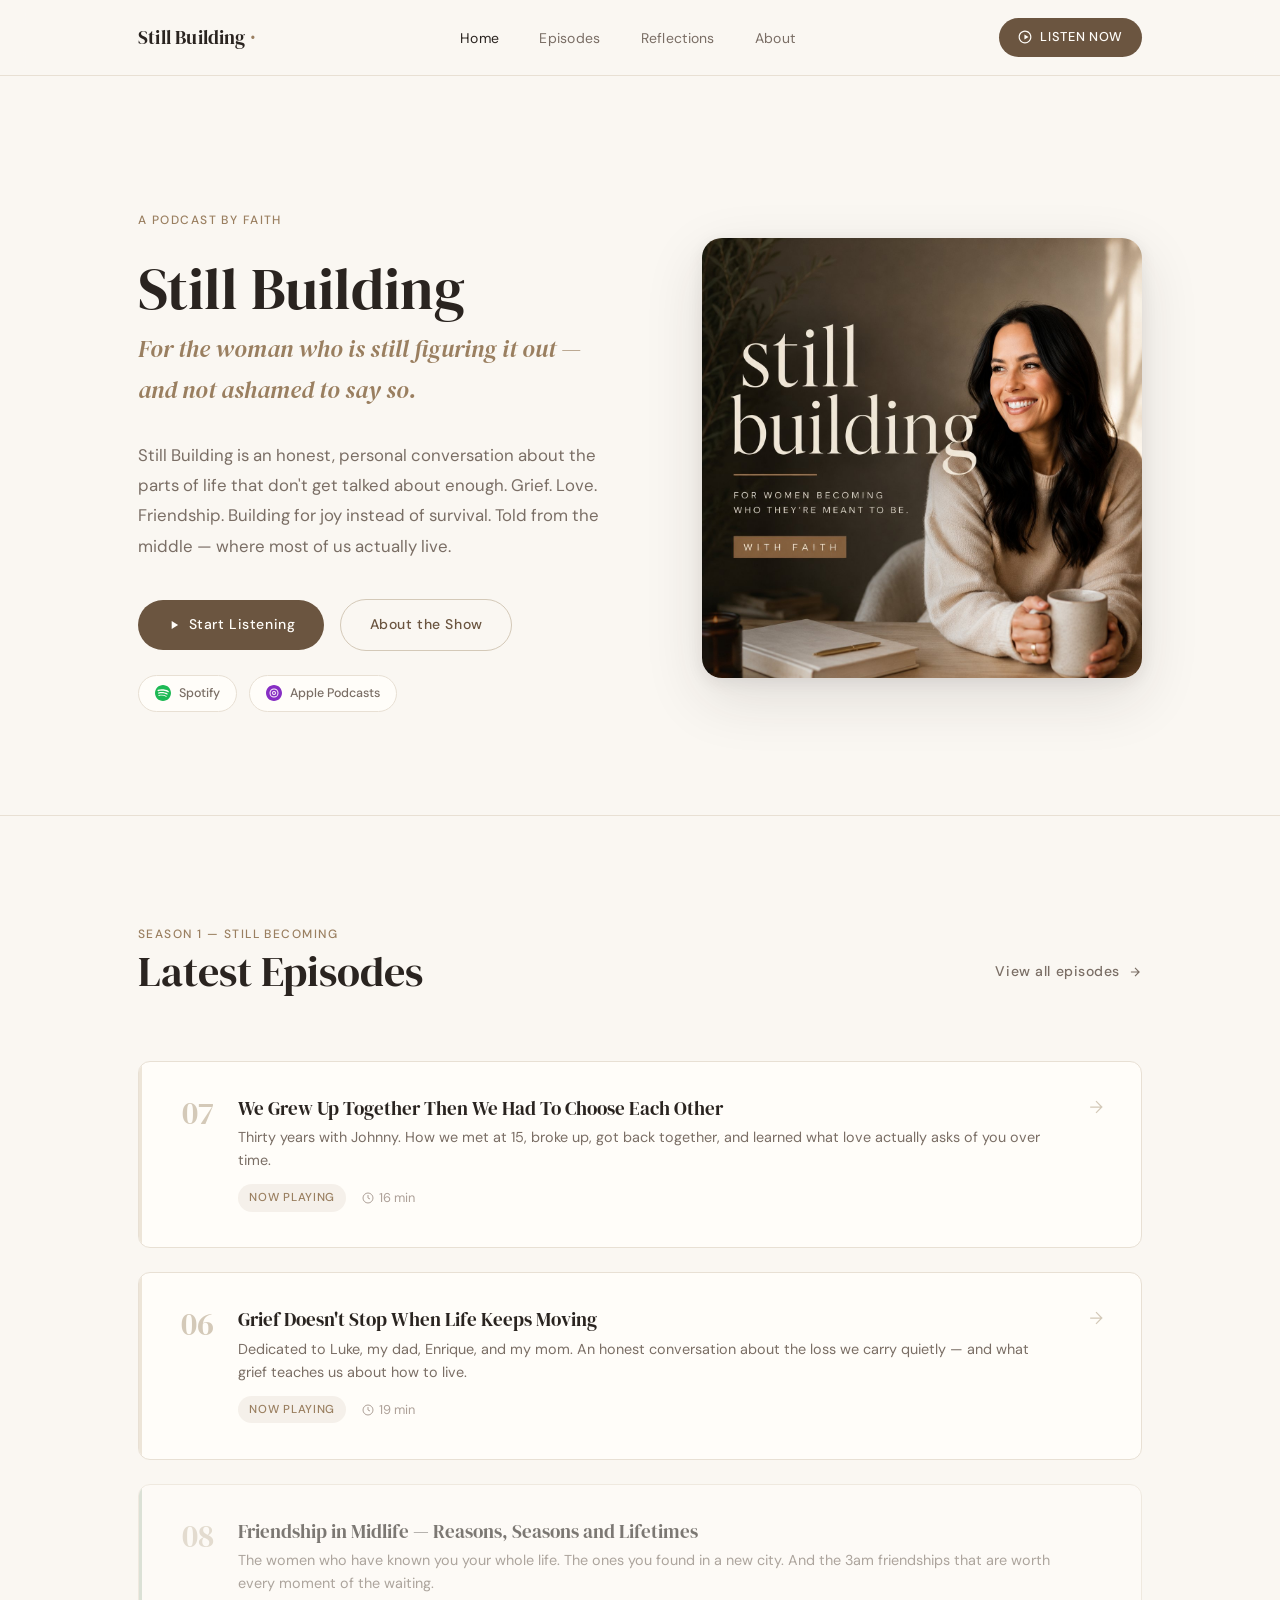
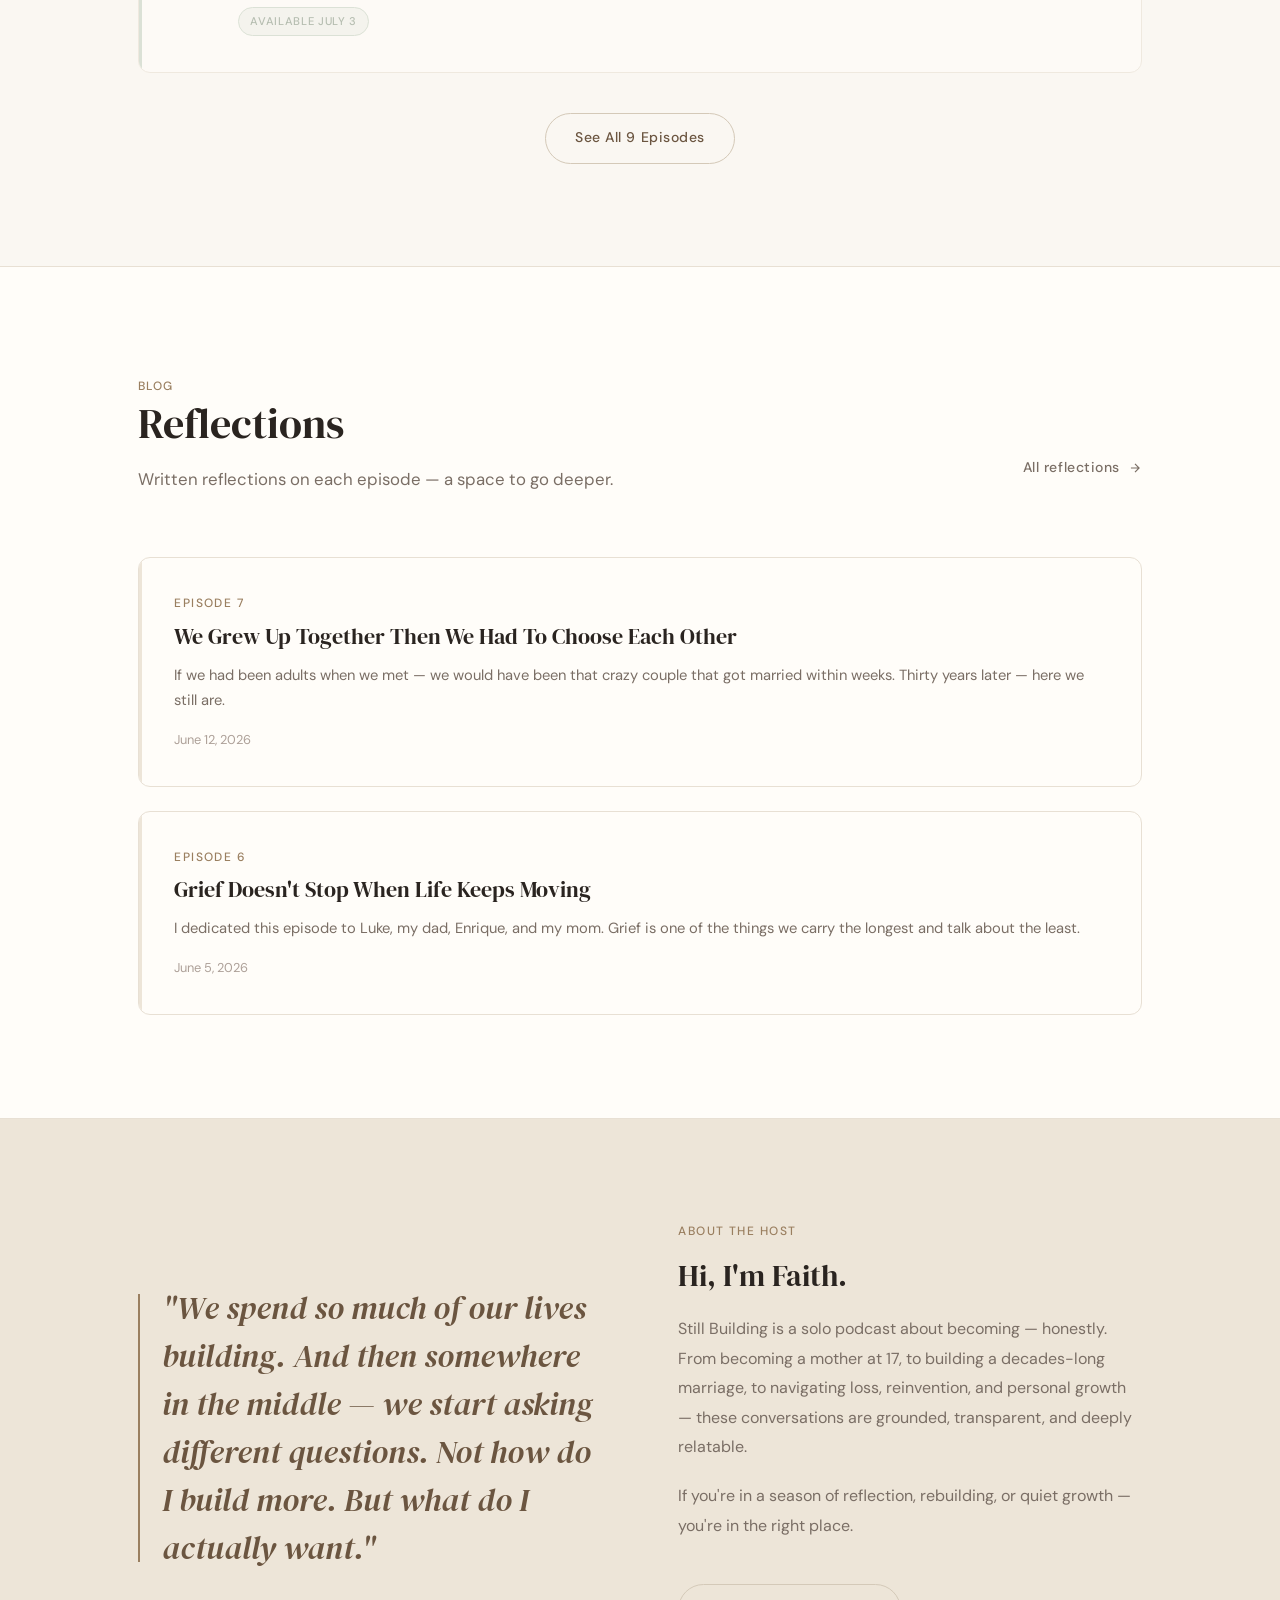
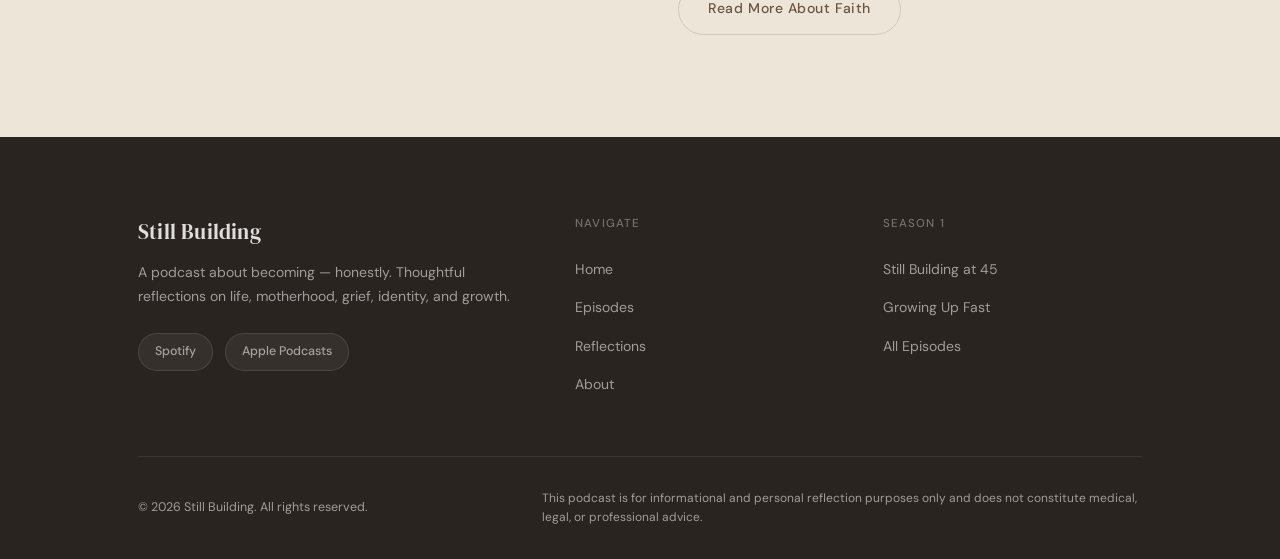
==== commit b9e41c03: "Add files via upload" ====
--- a/index.html
+++ b/index.html
@@ -37,9 +37,9 @@
         <div>
           <span class="eyebrow hero-tag">A podcast by Faith</span>
           <h1 class="hero-title">Still Building</h1>
-          <p class="hero-tagline">For women becoming who they're meant to be.</p>
+          <p class="hero-tagline">For the woman who is still figuring it out — and not ashamed to say so.</p>
           <p class="hero-description">
-            Honest, personal reflections on midlife, motherhood, grief, love, career, and identity — told from the middle, not the finish line. This isn't a podcast about having it all figured out. It's about becoming in real time.
+            Still Building is an honest, personal conversation about the parts of life that don't get talked about enough. Grief. Love. Friendship. Building for joy instead of survival. Told from the middle — where most of us actually live.
           </p>
           <div class="hero-actions">
             <a href="https://open.spotify.com/show/6HsyCv3rTbfj4amgxv6zEE" class="btn btn-primary" target="_blank" rel="noopener noreferrer">
@@ -62,7 +62,7 @@
 
         <!-- Cover Art -->
         <div class="hero-cover">
-          <img src="cover-art.png" alt="Still Building Podcast — For women becoming who they're meant to be. With Faith." class="hero-cover-img" />
+          <img src="cover-art.png" alt="Still Building Podcast — For the woman who is still figuring it out — and not ashamed to say so. With Faith." class="hero-cover-img" />
         </div>
 
       </div>
--- a/css/style.css
+++ b/css/style.css
@@ -1,6 +1,6 @@
 /* ===========================
-   STILL BUILDING â€” Style Guide
-   Warm Â· Minimal Â· Reflective
+   STILL BUILDING — Style Guide
+   Warm · Minimal · Reflective
    =========================== */
 
 @import url('https://fonts.googleapis.com/css2?family=DM+Serif+Display:ital@0;1&family=DM+Sans:ital,opsz,wght@0,9..40,300;0,9..40,400;0,9..40,500;1,9..40,300;1,9..40,400&display=swap');
@@ -508,118 +508,6 @@
   border: 1px solid var(--sage-light);
 }
 
-/* === REFLECTIONS (BLOG) === */
-.reflections-list {
-  display: grid;
-  gap: 1.5rem;
-}
-
-.reflection-card {
-  background: var(--warm-white);
-  border: 1px solid var(--border);
-  border-radius: var(--radius-md);
-  transition: border-color 0.2s ease, box-shadow 0.2s ease, transform 0.2s ease;
-}
-
-.reflection-card:hover {
-  border-color: var(--stone);
-  box-shadow: 0 8px 30px rgba(42, 36, 32, 0.07);
-  transform: translateY(-2px);
-}
-
-.reflection-card-link {
-  display: grid;
-  grid-template-columns: 1fr auto;
-  gap: 1rem 1.5rem;
-  align-items: start;
-  padding: 1.75rem 2rem;
-  text-decoration: none;
-  color: inherit;
-}
-
-.reflection-card-title {
-  font-size: clamp(1.25rem, 2.5vw, 1.6rem);
-  margin: 0.25rem 0 0.5rem;
-  grid-column: 1 / -1;
-}
-
-.reflection-card-excerpt {
-  color: var(--text-muted);
-  font-size: 1rem;
-  line-height: 1.65;
-  margin: 0;
-  grid-column: 1;
-}
-
-.reflection-card-meta {
-  font-size: 0.85rem;
-  color: var(--text-light);
-  display: flex;
-  flex-wrap: wrap;
-  align-items: center;
-  gap: 0.5rem;
-  grid-column: 1;
-}
-
-.reflection-card-meta a {
-  color: var(--brown-dark);
-}
-
-.reflection-card-meta a:hover {
-  color: var(--brown);
-}
-
-.reflection-card-arrow {
-  align-self: center;
-  grid-row: 1 / 4;
-  grid-column: 2;
-}
-
-.reflection-post-header {
-  padding: clamp(4rem, 8vw, 7rem) 0 clamp(2.5rem, 5vw, 4rem);
-  border-bottom: 1px solid var(--border);
-}
-
-.reflection-post-meta {
-  font-size: 0.95rem;
-  color: var(--text-muted);
-}
-
-.reflection-post-meta a {
-  color: var(--brown-dark);
-}
-
-.reflection-post-body {
-  padding: clamp(3rem, 6vw, 5rem) 0;
-}
-
-.reflection-prose {
-  font-size: 1.05rem;
-  line-height: 1.8;
-}
-
-.reflection-prose p {
-  margin-bottom: 1.5rem;
-}
-
-.reflection-prose p:last-child {
-  margin-bottom: 0;
-}
-
-@media (max-width: 640px) {
-  .reflection-card-link {
-    grid-template-columns: 1fr;
-    padding: 1.5rem 1.25rem;
-  }
-
-  .reflection-card-arrow {
-    grid-row: auto;
-    grid-column: 1;
-    justify-self: start;
-    margin-top: 0.5rem;
-  }
-}
-
 /* === ABOUT / QUOTE === */
 .about-section {
   background: var(--sand);
@@ -745,7 +633,7 @@
 }
 
 .notes-prose ul li::before {
-  content: 'â€”';
+  content: '—';
   position: absolute;
   left: 0;
   color: var(--stone);
@@ -796,23 +684,8 @@
   background: linear-gradient(160deg, var(--sand) 0%, var(--stone) 100%);
   border-radius: var(--radius-lg);
   display: flex;
-  flex-direction: column;
-  align-items: stretch;
-  padding: 0;
-  overflow: hidden;
-}
-
-.host-photo-placeholder img {
-  width: 100%;
-  height: 100%;
-  object-fit: cover;
-  border-radius: var(--radius-lg);
-  flex: 1 1 auto;
-  min-height: 0;
-}
-
-.host-photo-placeholder .host-photo-caption {
-  padding: 1rem 0 0;
+  align-items: flex-end;
+  padding: 1.5rem;
 }
 
 .host-photo-caption {
@@ -977,3 +850,176 @@
     font-size: 1.2rem;
   }
 }
+
+/* === REFLECTION POST PAGE === */
+.reflection-post-header {
+  padding: clamp(4rem, 8vw, 7rem) 0 clamp(2rem, 4vw, 4rem);
+  border-bottom: 1px solid var(--border);
+}
+
+.reflection-post-meta {
+  display: flex;
+  align-items: center;
+  gap: 0.75rem;
+  font-size: 0.85rem;
+  color: var(--text-muted);
+  margin-top: 0.75rem;
+}
+
+.reflection-post-meta a {
+  color: var(--brown);
+}
+
+.reflection-post-body {
+  padding: clamp(3rem, 6vw, 6rem) 0;
+}
+
+.reflection-prose {
+  font-size: 1.05rem;
+  color: var(--text);
+  line-height: 1.9;
+}
+
+.reflection-prose p {
+  margin-bottom: 1.4rem;
+}
+
+.reflection-prose p:last-child {
+  margin-bottom: 0;
+}
+
+.reflection-prose h4 {
+  font-family: var(--font-serif);
+  font-size: 1.2rem;
+  color: var(--brown-dark);
+  margin: 2.5rem 0 1rem;
+}
+
+.reflection-prose ul {
+  list-style: none;
+  padding: 0;
+  margin-bottom: 1.5rem;
+}
+
+.reflection-prose ul li {
+  position: relative;
+  padding-left: 1.4rem;
+  margin-bottom: 0.75rem;
+  color: var(--text-muted);
+  font-size: 0.97rem;
+  line-height: 1.7;
+}
+
+.reflection-prose ul li::before {
+  content: '—';
+  position: absolute;
+  left: 0;
+  color: var(--stone);
+}
+
+.reflection-prose a {
+  color: var(--brown);
+  text-decoration: underline;
+  text-decoration-color: var(--stone);
+}
+
+.reflection-prose a:hover {
+  color: var(--brown-dark);
+}
+
+/* === REFLECTIONS LIST PAGE === */
+.reflections-list {
+  display: grid;
+  gap: 1.5rem;
+  padding: clamp(3rem, 6vw, 5rem) 0;
+}
+
+.reflection-card {
+  background: var(--warm-white);
+  border: 1px solid var(--border);
+  border-radius: var(--radius-md);
+  transition: all 0.2s ease;
+  position: relative;
+  overflow: hidden;
+}
+
+.reflection-card::before {
+  content: '';
+  position: absolute;
+  left: 0;
+  top: 0;
+  bottom: 0;
+  width: 3px;
+  background: var(--sand);
+  transition: background 0.2s;
+}
+
+.reflection-card:hover {
+  border-color: var(--stone);
+  transform: translateY(-2px);
+  box-shadow: 0 8px 30px rgba(42, 36, 32, 0.07);
+}
+
+.reflection-card:hover::before {
+  background: var(--brown);
+}
+
+.reflection-card-link {
+  display: block;
+  padding: clamp(1.5rem, 3vw, 2.2rem);
+  color: inherit;
+  text-decoration: none;
+}
+
+.reflection-card-link:hover {
+  color: inherit;
+}
+
+.reflection-card .eyebrow {
+  display: block;
+  margin-bottom: 0.5rem;
+}
+
+.reflection-card-title {
+  font-family: var(--font-serif);
+  font-size: clamp(1.1rem, 2vw, 1.4rem);
+  font-weight: 400;
+  color: var(--text);
+  margin-bottom: 0.75rem;
+  line-height: 1.3;
+}
+
+.reflection-card-excerpt {
+  font-size: 0.92rem;
+  color: var(--text-muted);
+  line-height: 1.7;
+  margin-bottom: 1rem;
+}
+
+.reflection-card-meta {
+  display: flex;
+  align-items: center;
+  gap: 1rem;
+  font-size: 0.8rem;
+  color: var(--text-light);
+  flex-wrap: wrap;
+}
+
+.reflection-card-episode a {
+  color: var(--brown);
+  font-size: 0.8rem;
+}
+
+.reflection-card-arrow {
+  position: absolute;
+  right: clamp(1.5rem, 3vw, 2.2rem);
+  top: 50%;
+  transform: translateY(-50%);
+  opacity: 0;
+  transition: opacity 0.2s, transform 0.2s;
+}
+
+.reflection-card:hover .reflection-card-arrow {
+  opacity: 1;
+  transform: translateY(-50%) translateX(3px);
+}
